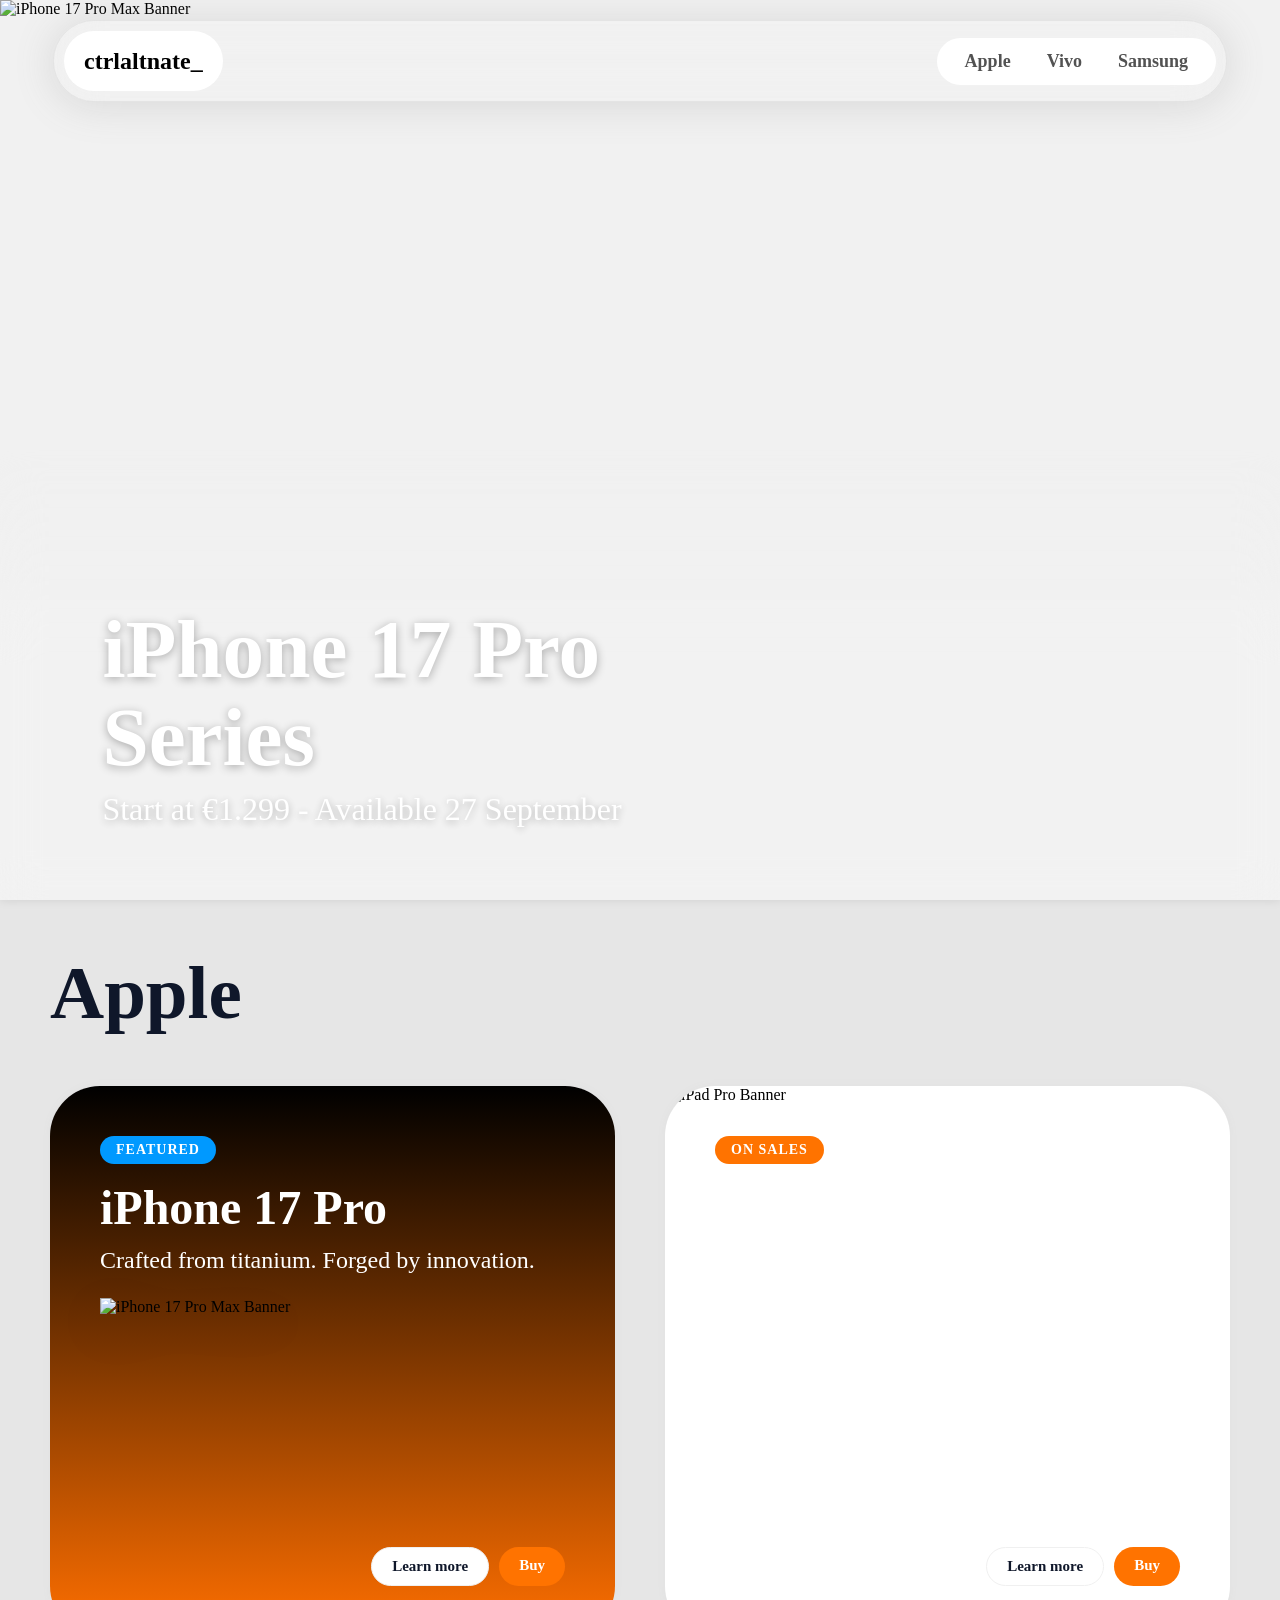
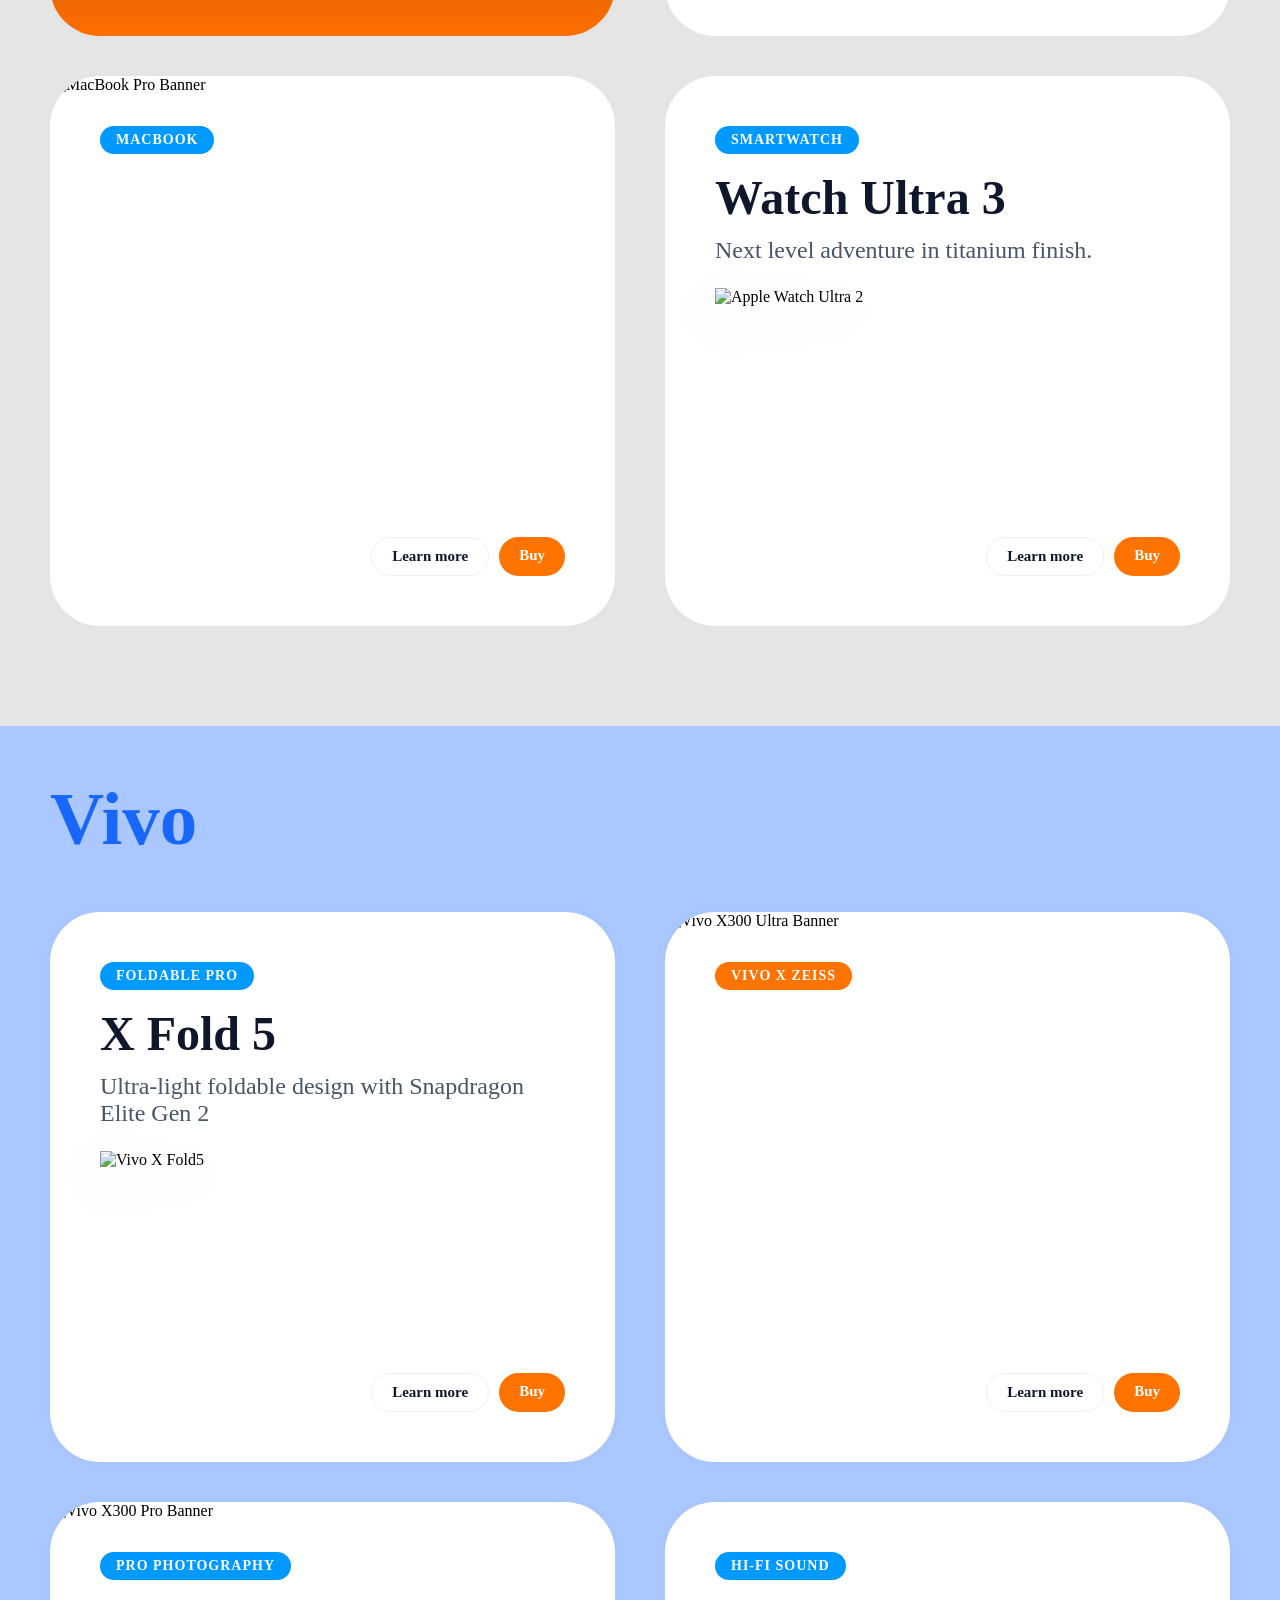
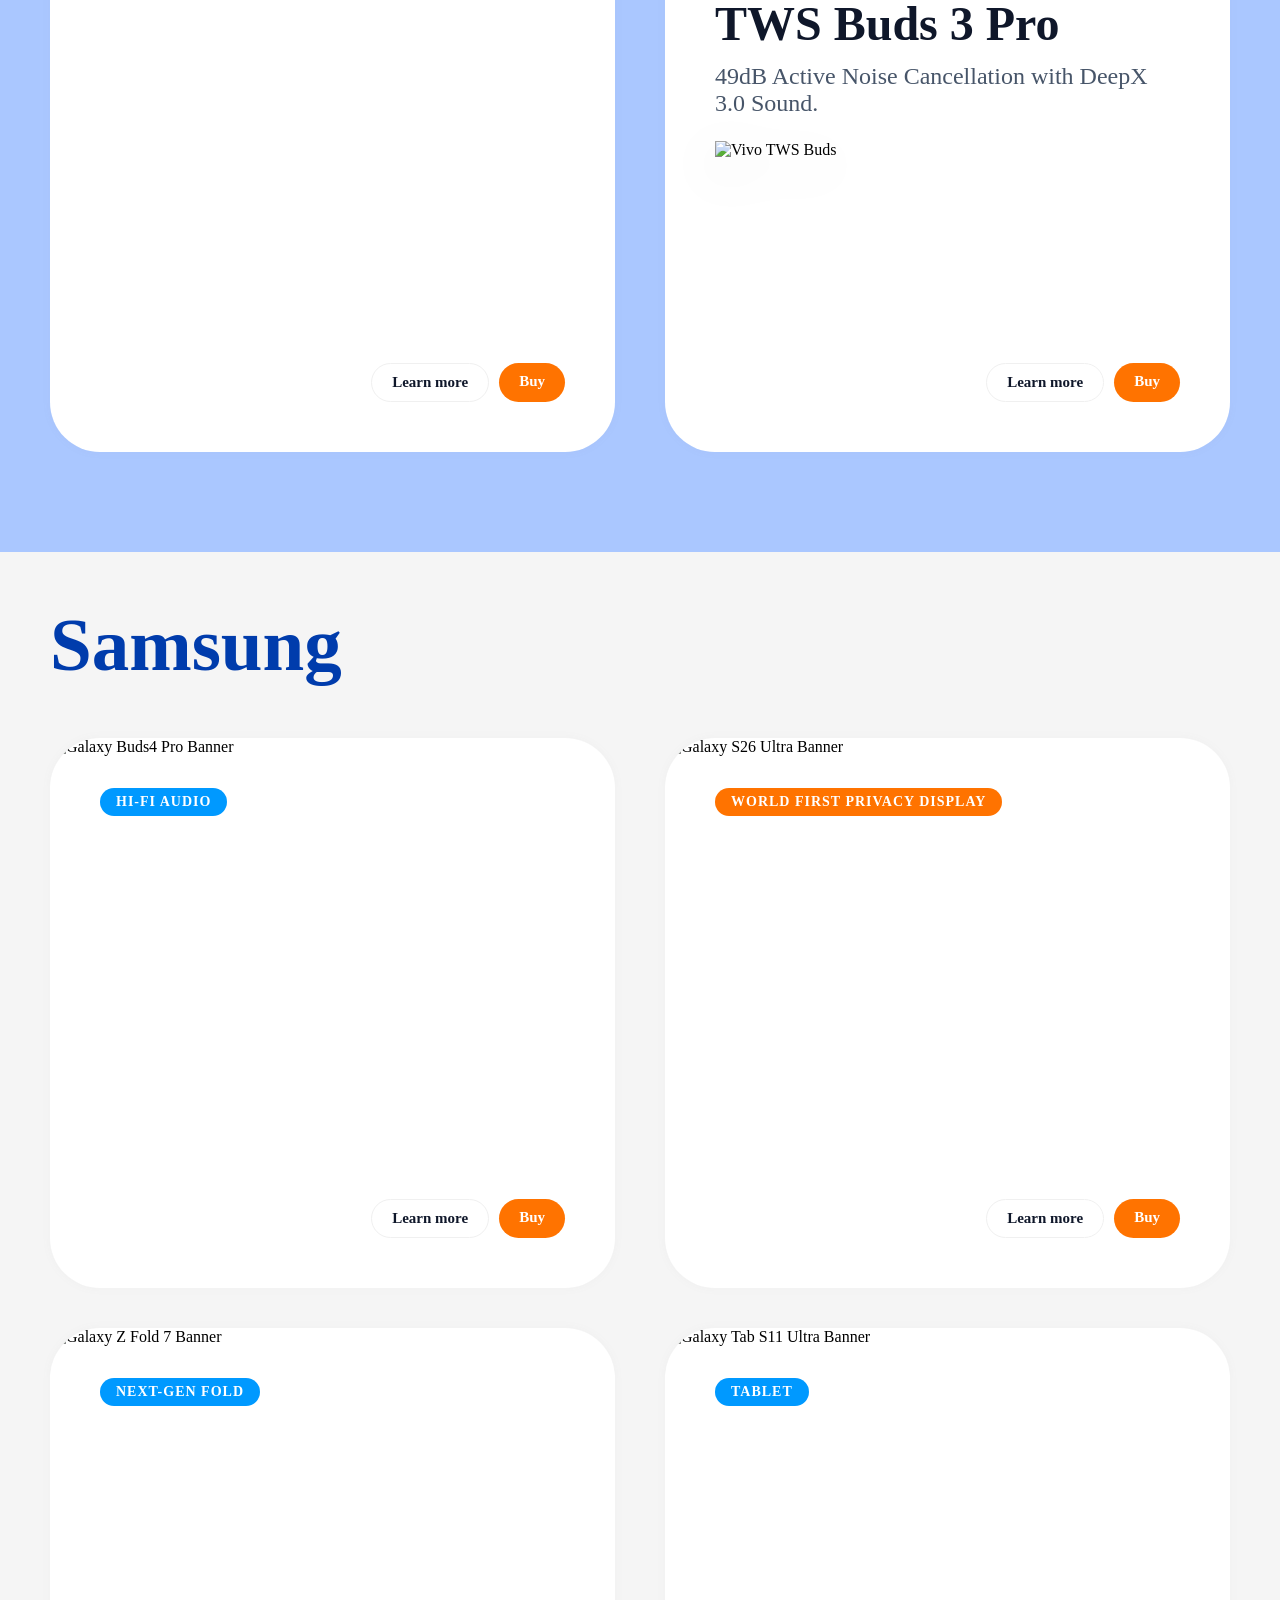
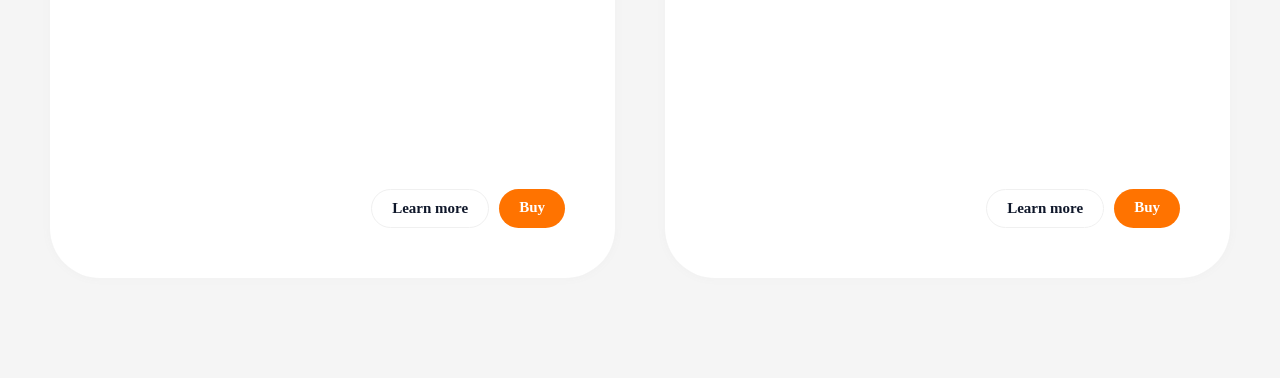
==== css-build-day-shop/index.html @ a1a27632 "build day css" ====
<!DOCTYPE html>
<html lang="en">

<head>
    <meta charset="UTF-8">
    <meta name="viewport" content="width=device-width, initial-scale=1.0">
    <title>ctrlaltnate_ shop</title>
    <link rel="stylesheet" href="styles.css">
    <link rel="icon" type="image/x-icon" href="https://img.icons8.com/fluency/48/engineering.png">
</head>

<body>
    <div class="top-nav">
        <div class="left-nav"><a href="#">ctrlaltnate<span class="blink-char">_</span></a></div>
        <div class="right-nav">
            <div class="pills__selector">
                <p><a href="#Apple">Apple</a></p>
                <p><a href="#Vivo">Vivo</a></p>
                <p><a href="#Samsung">Samsung</a></p>
            </div>
            <select class="pills__dropdown">
                <option value="apple">Apple</option>
                <option value="vivo">Vivo</option>
                <option value="samsung">Samsung</option>
            </select>
        </div>
    </div>
    <div class="highlight-products">
        <img src="https://www.apple.com/th/iphone-17-pro/images/overview/highlights/highlights_design_endframe__eu8gj0kqlmoi_large.jpg"
            alt="iPhone 17 Pro Max Banner">
        <div class="highlight-text-content">
            <h2>iPhone 17 Pro<br />Series</h2>
            <p>Start at €1.299 - Available 27 September</p>
        </div>
    </div>

    <div class="brand-section" style="background-color: rgb(230, 230, 230);">
        <div class="header-section">
            <h2 id="Apple">Apple</h2>
        </div>
        <div class="content-row">
            <div class="content-columns">
                <div class="column" style="background: linear-gradient(to top, #ff6f00 0%,black);">
                    <div class="sub-header sub-header-light">FEATURED</div>
                    <div class="header-title header-title-light">iPhone 17 Pro</div>
                    <div class="header-text header-text-light">Crafted from titanium. Forged by innovation.</div>
                    <img src="https://cdsassets.apple.com/live/7WUAS350/images/tech-specs/iphone-17-pro-17-pro-max-hero.png"
                        alt="iPhone 17 Pro Max Banner">
                    <div class="btn-wrapper">
                        <a href="https://www.apple.com/th/iphone-16-pro/" target="_blank" class="btn-learn">Learn
                            more</a>
                        <a href="https://www.apple.com/th/shop/buy-iphone" target="_blank" class="btn-buy">Buy</a>
                    </div>
                </div>
                <div class="column column-bg-card">
                    <img src="https://thisisgamethailand.com/wp-content/uploads/2025/10/ai_Apple-iPad-Pro-lifestyle-251015.jpg"
                        class="bg-img" alt="iPad Pro Banner">
                    <div class="card-content">
                        <div class="sub-header sub-header-critical">ON SALES</div>
                        <div class="header-title header-title-light">iPad Pro</div>
                        <div class="header-text header-text-light">Thinpossible.</div>
                        <div class="btn-wrapper">
                            <a href="https://www.apple.com/th/ipad-pro/" target="_blank" class="btn-learn">Learn
                                more</a>
                            <a href="https://www.apple.com/th/shop/buy-ipad/ipad-pro" target="_blank"
                                class="btn-buy">Buy</a>
                        </div>
                    </div>
                </div>
            </div>

            <div class="content-columns">
                <div class="column column-bg-card">
                    <img src="https://www.apple.com/v/macbook-pro/ax/images/overview/product-viewer/pv_hero_endframe__gc89p7dw1syi_large.jpg"
                        class="bg-img" alt="MacBook Pro Banner">
                    <div class="card-content">
                        <div class="sub-header sub-header-light">MACBOOK</div>
                        <div class="header-title header-title-light">MacBook Pro</div>
                        <div class="header-text header-text-light">Mind-blowing M3 Max power.</div>
                        <div class="btn-wrapper">
                            <a href="https://www.apple.com/th/macbook-pro/" target="_blank" class="btn-learn">Learn
                                more</a>
                            <a href="https://www.apple.com/th/shop/buy-mac/macbook-pro" target="_blank"
                                class="btn-buy">Buy</a>
                        </div>
                    </div>
                </div>
                <div class="column">
                    <div class="sub-header sub-header-light">SMARTWATCH</div>
                    <div class="header-title">Watch Ultra 3</div>
                    <div class="header-text">Next level adventure in titanium finish.</div>
                    <img src="https://store.storeimages.cdn-apple.com/1/as-images.apple.com/is/MGHR4ref_VW_34FR+watch-case-49-titanium-black-ultra3_VW_34FR+watch-face-49-milanese-ultra3_VW_34FR_GEO_TH_LANG_TH?wid=2000&hei=2000&fmt=png-alpha&.v=[base64]"
                        alt="Apple Watch Ultra 2">
                    <div class="btn-wrapper">
                        <a href="https://www.apple.com/th/apple-watch-ultra-3/" target="_blank" class="btn-learn">Learn
                            more</a>
                        <a href="https://www.apple.com/th/shop/buy-watch/apple-watch-ultra" target="_blank"
                            class="btn-buy">Buy</a>
                    </div>
                </div>
            </div>
        </div>
    </div>


    <div class="brand-section" style="background-color: rgb(170, 199, 255);">
        <div class="header-section">
            <h2 id="Vivo" style="color: rgb(24, 103, 250);">Vivo</h2>
        </div>
        <div class="content-row">
            <div class="content-columns">
                <div class="column">
                    <div class="sub-header sub-header-light">FOLDABLE PRO</div>
                    <div class="header-title">X Fold 5</div>
                    <div class="header-text">Ultra-light foldable design with Snapdragon Elite Gen 2</div>
                    <img src="https://asia-exstatic-vivofs.vivo.com/PSee2l50xoirPK7y/1754895426149/b4e21afc08ab7458750682c416090ec8.png"
                        alt="Vivo X Fold5">
                    <div class="btn-wrapper">
                        <a href="https://www.vivo.com/th/products/x-fold5" target="_blank" class="btn-learn">Learn
                            more</a>
                        <a href="https://www.vivo.com/th/products" target="_blank" class="btn-buy">Buy</a>
                    </div>
                </div>
                <div class="column column-bg-card">
                    <img src="https://img.lazcdn.com/g/ff/kf/S21c116e2ffe74726a1bf2ba15930d100e.png_720x720q80.png"
                        class="bg-img" alt="Vivo X300 Ultra Banner">
                    <div class="card-content">
                        <div class="sub-header sub-header-critical">VIVO X ZEISS</div>
                        <div class="header-title header-title-light">X300 Ultra</div>
                        <div class="header-text header-text-light">200MP ZEISS APO Telephoto Camera System.</div>
                        <div class="btn-wrapper">
                            <a href="https://www.vivo.com/th/products/x300-ultra" target="_blank"
                                class="btn-learn">Learn
                                more</a>
                            <a href="https://www.vivo.com/th/products" target="_blank" class="btn-buy">Buy</a>
                        </div>
                    </div>
                </div>
            </div>

            <div class="content-columns">
                <div class="column column-bg-card">
                    <img src="https://asia-exstatic-vivofs.vivo.com/PSee2l50xoirPK7y/product/1779363456742/zip/img/wap/vivo-x300-ultra-for-cinematic-video-creation.png"
                        class="bg-img" alt="Vivo X300 Pro Banner">
                    <div class="card-content">
                        <div class="sub-header sub-header-light">PRO PHOTOGRAPHY</div>
                        <div class="header-title header-title-light">X300 Pro</div>
                        <div class="header-text header-text-light">Dual Flagship Chip with ZEISS Portrait.</div>
                        <div class="btn-wrapper">
                            <a href="https://www.vivo.com/th/products/x300-pro" target="_blank" class="btn-learn">Learn
                                more</a>
                            <a href="https://www.vivo.com/th/products" target="_blank" class="btn-buy">Buy</a>
                        </div>
                    </div>
                </div>

                <div class="column">
                    <div class="sub-header sub-header-light">HI-FI SOUND</div>
                    <div class="header-title ">TWS Buds 3 Pro</div>
                    <div class="header-text">49dB Active Noise Cancellation with DeepX 3.0 Sound.</div>
                    <img src="https://vivo-official.com/cdn/shop/files/2.Front2-Photoroom.png?v=1783353836&width=2048"
                        alt="Vivo TWS Buds">
                    <div class="btn-wrapper">
                        <a href="https://www.vivo.com.cn/vivo/vivotws3pro" target="_blank" class="btn-learn">Learn
                            more</a>
                        <a href="https://www.vivo.com/th/products" target="_blank" class="btn-buy">Buy</a>
                    </div>
                </div>
            </div>
        </div>
    </div>

    <div class="brand-section" style="background-color: rgb(245, 245, 245);">
        <div class="header-section">
            <h2 id="Samsung" style="color: rgb(0, 60, 172);">Samsung</h2>
        </div>
        <div class="content-row">
            <div class="content-columns">
                <div class="column column-bg-card">
                    <img src="https://images.samsung.com/th/galaxy-buds4-pro/feature/galaxy-buds4-pro-highlight-02-tb.jpg?imbypass=true"
                        class="bg-img" alt="Galaxy Buds4 Pro Banner">
                    <div class="card-content">
                        <div class="sub-header sub-header-light">HI-FI AUDIO</div>
                        <div class="header-title header-title-light">Galaxy Buds4 Pro</div>
                        <div class="header-text header-text-light">24-bit Hi-Fi sound with Galaxy AI noise cancellation.
                        </div>
                        <div class="btn-wrapper">
                            <a href="https://www.samsung.com/th/audio-sound/galaxy-buds/galaxy-buds3-pro-silver-bluetooth-sm-r630nzaathl/"
                                target="_blank" class="btn-learn">Learn more</a>
                            <a href="https://www.samsung.com/th/audio-sound/all-audio-sound/" target="_blank"
                                class="btn-buy">Buy</a>
                        </div>
                    </div>
                </div>
                <div class="column column-bg-card">
                    <img src="https://images.samsung.com/th/smartphones/galaxy-s26-ultra/images/galaxy-s26-ultra-share-image.jpg"
                        class="bg-img" alt="Galaxy S26 Ultra Banner">
                    <div class="card-content">
                        <div class="sub-header sub-header-critical">World First Privacy Display</div>
                        <div class="header-title header-title-light">Galaxy S26 Ultra</div>
                        <div class="header-text header-text-light">World First Privacy Display & 200MP
                            Camera.</div>
                        <div class="btn-wrapper">
                            <a href="https://www.samsung.com/th/smartphones/galaxy-s24-ultra/" target="_blank"
                                class="btn-learn">Learn more</a>
                            <a href="https://www.samsung.com/th/smartphones/all-smartphones/" target="_blank"
                                class="btn-buy">Buy</a>
                        </div>
                    </div>
                </div>
            </div>
            <div class="content-columns">
                <div class="column column-bg-card">
                    <img src="https://www.notebookcheck.net/fileadmin/Notebooks/News/_nc4/Galaxy-Z-Fold-7-Galaxy-Z-Flip-7-Samsung-hat-vermutlich-bereits-den-konkreten-Galaxy-Unpacked-Launchtermin-und-Ort-verraten.jpg"
                        class="bg-img" alt="Galaxy Z Fold 7 Banner">
                    <div class="card-content">
                        <div class="sub-header sub-header-light">NEXT-GEN FOLD</div>
                        <div class="header-title header-title-light">Galaxy Z Fold 7</div>
                        <div class="header-text header-text-light">World Most Ultra-slim dual screen Phablet<br />
                            Merged
                            with Galaxy AI.
                        </div>
                        <div class="btn-wrapper">
                            <a href="https://www.samsung.com/th/smartphones/galaxy-z-fold6/" target="_blank"
                                class="btn-learn">Learn more</a>
                            <a href="https://www.samsung.com/th/smartphones/all-smartphones/" target="_blank"
                                class="btn-buy">Buy</a>
                        </div>
                    </div>
                </div>
                <div class="column column-bg-card">
                    <img src="https://ifdalivestorage.blob.core.windows.net/user-uploads/87174/mid-size/757678/801a4550-b489-4581-aafe-cc92b8e3fc73/______galaxy_tabs11_if_image_001.jpg"
                        class="bg-img" alt="Galaxy Tab S11 Ultra Banner">
                    <div class="card-content">
                        <div class="sub-header sub-header-light">TABLET</div>
                        <div class="header-title header-title-light">Galaxy Tab S11 Ultra</div>
                        <div class="header-text header-text-light">14.6" Dynamic AMOLED 2X display with IP68 S Pen.
                        </div>
                        <div class="btn-wrapper">
                            <a href="https://www.samsung.com/th/tablets/galaxy-tab-s/galaxy-tab-s10-ultra-moonstone-gray-512gb-sm-x926bzaathl/"
                                target="_blank" class="btn-learn">Learn more</a>
                            <a href="https://www.samsung.com/th/tablets/all-tablets/" target="_blank"
                                class="btn-buy">Buy</a>
                        </div>
                    </div>
                </div>
            </div>
        </div>
    </div>
</body>

</html>
---- css-build-day-shop/styles.css ----
@import url('https://fonts.googleapis.com/css2?family=Google+Sans:ital,opsz,wght@0,17..18,400..700;1,17..18,400..700&display=swap');

* {
    margin: 0;
    padding: 0;

}

html {
    scroll-behavior: smooth;
}

body {
    font-family: Google Sans;
    background-color: #f1f1f1;

}

.top-nav {
    display: flex;
    justify-content: space-between;
    align-items: center;
    width: 90%;
    position: fixed;
    padding: 10px;
    top: 20px;
    left: 50%;
    transform: translateX(-50%);
    border-radius: 50px;
    border: 1px solid rgba(0, 0, 0, 0.05);
    box-shadow: 0 3px 40px rgba(116, 114, 114, 0.2);
    height: 60px;
    z-index: 1000;
    backdrop-filter: blur(24px);


}


.left-nav a {
    text-decoration: none;
    color: #000000;
    cursor: pointer;
}

.left-nav a:hover {
    color: #858585;
}

.left-nav {
    font-size: 24px;
    font-weight: 700;
    height: 40px;
    display: flex;
    align-items: center;
    justify-content: center;
    color: #000000;
    background-color: rgb(255, 255, 255);
    border-radius: 50px;
    padding: 10px 20px;

}

.blink-char {
    animation: blink 0.5s infinite;
}

@keyframes blink {
    0% {
        opacity: 1;
    }

    50% {
        opacity: 0;
    }

    100% {
        opacity: 1;
    }
}

.right-nav {
    display: flex;
    align-items: center;
}

.right-nav a {
    text-decoration: none;
    color: #858585;
    cursor: pointer;
}

.right-nav a:hover {
    color: #000000;
}


.pills__selector {
    display: flex;
    font-size: 18px;
    font-weight: 700;
    color: #525252;
    background-color: #ffffff;
    border-radius: 50px;
    padding: 5px 10px;
}

.pills__selector p {
    margin: 0;
}

.pills__selector p a {
    display: block;
    padding: 8px 18px;
    border-radius: 50px;
    cursor: pointer;
    text-decoration: none;
    color: #525252;
    transition: all 0.3s ease;
}

.pills__selector p a:hover,
.pills__selector p a:focus,
.pills__selector p a:active {
    background-color: #000000;
    color: #ffffff;
    outline: none;
}

.pills__dropdown {
    display: none;
    font-size: 16px;
    font-weight: 700;
    color: #333333;
    background-color: #f0f0f0;
    border: none;
    border-radius: 50px;
    padding: 8px 16px;
    outline: none;
    cursor: pointer;
    font-family: inherit;
}

.highlight-products {
    position: relative;
    overflow: hidden;
    box-shadow: 0 0 10px 0 rgba(0, 0, 0, 0.1);
    margin-bottom: 0;
    height: 100vh;
    min-height: 480px;
}

.highlight-products img {
    width: 100%;
    height: 100%;
    object-fit: cover;
    object-position: center top;
    display: block;
}


.highlight-text-content {
    position: absolute;
    bottom: 8%;
    left: 8%;
    z-index: 10;
    color: #ffffff;
    max-width: 85%;
}

.highlight-text-content h2 {
    font-size: clamp(28px, 6.5vw, 95px);
    font-weight: 900;
    line-height: 1.05;
    margin-bottom: 10px;
    color: #ffffff;
    text-shadow: 0 2px 10px rgba(0, 0, 0, 0.3);
}

.highlight-text-content p {
    font-size: clamp(14px, 2.5vw, 36px);
    font-weight: 300;
    color: #ffffff;
    opacity: 0.95;
    text-shadow: 0 2px 8px rgba(0, 0, 0, 0.3);
}

.highlight-products::before {
    content: '';
    position: absolute;
    left: 0;
    bottom: 0;
    width: 100%;
    height: 50%;
    z-index: 1;
    background: rgba(255, 255, 255, 0.1);
    backdrop-filter: blur(20px);
    mask-image: linear-gradient(to bottom, rgba(255, 255, 255, 0) 0%, #ffffff 48%);
}

.brand-section {
    padding-bottom: 50px;
}

.header-section {
    display: flex;
    gap: 48px;
    align-items: flex-start;
    position: relative;
    z-index: 10;
    margin: 0 50px 0 50px;
}

.header-section h2 {
    font-size: clamp(28px, 6.5vw, 75px);
    font-weight: 700;
    color: #0f172a;
    padding-top: 50px;
    padding-bottom: 50px;
}

.content-columns {
    display: flex;
    gap: 50px;
    padding: 0 50px;
    align-items: flex-start;
    position: relative;
    z-index: 10;
}


.column {
    flex: 1;
    margin: 0;
    border-radius: 50px;
    box-shadow: 0 0 10px 0 rgba(143, 143, 143, 0.05);
    background-color: #fff;
    padding: 50px;
    height: 550px;
    position: relative;
    box-sizing: border-box;
    overflow: hidden;
}

.column .btn-wrapper {
    display: flex;
    gap: 10px;
    position: absolute;
    bottom: 50px;
    right: 50px;
    z-index: 20;
}

.column img {
    width: 100%;
    height: auto;
    display: block;
    margin: 24px auto;
    object-fit: contain;
    filter: drop-shadow(0 15px 25px rgba(0, 0, 0, 0.12));

}

.column-bg-card {
    position: relative;
    overflow: hidden;
}

.column-bg-card .bg-img {
    position: absolute;
    top: 0;
    left: 0;
    width: 100%;
    height: 100%;
    object-fit: cover;
    z-index: 1;
    margin: 0;
    filter: none;
}

.column-bg-card .card-content {
    height: 100%;
    box-sizing: border-box;
}

.column-bg-card .card-content>*:not(.btn-wrapper) {
    position: relative;
    z-index: 2;
}

.sub-header {
    font-size: 14px;
    font-weight: 700;
    letter-spacing: 1px;
    color: #475569;
    text-transform: uppercase;
    display: inline-block;
    padding: 6px 16px;
    margin-bottom: 16px;
    border-radius: 16px;
    background-color: #0099ff;
    box-sizing: border-box;
}

.sub-header-light {
    color: #ffffff;
}

.sub-header-critical {
    background-color: #ff7300;
    color: #ffffff;
    font-size: 14px;
    border-radius: 30px;
}

.header-title {
    font-size: 48px;
    font-weight: 700;
    color: #0f172a;
    margin-bottom: 12px;
}

.header-title-light {
    color: #ffffff;
}

.header-text {
    font-size: 24px;
    color: #475569;
    margin-bottom: 24px;
}

.header-text-light {
    color: #ffffff;
}

.btn-learn {
    padding: 10px 20px;
    background-color: #ffffff;
    color: #0f172a;
    text-decoration: none;
    font-weight: 700;
    font-size: 15px;
    border-radius: 30px;
    border: 1px solid #f0f0f0;

}

.btn-buy {

    padding: 10px 20px;
    background-color: #ff7300;
    color: #ffffff;
    text-decoration: none;
    font-weight: 700;
    font-size: 15px;
    border-radius: 30px;

}

.content-row {
    display: flex;
    flex-direction: column;
    gap: 40px;
    margin-bottom: 50px;
}


@media (max-width: 768px) {
    .pills__selector {
        display: none;
    }

    .pills__dropdown {
        display: block;
    }

    .left-nav {
        font-size: 18px;
        padding: 6px 14px;
        height: 32px;
    }

    .top-nav {
        width: 92%;
        top: 12px;
        height: 50px;
        padding: 6px 12px;
    }

    .highlight-products {
        height: 60vh;
        min-height: 400px;
    }

    .highlight-text-content {
        bottom: 6%;
        left: 6%;
    }

    .content-columns {
        flex-direction: column;
        gap: 24px;
        padding: 0 20px;
    }

    .header-section {
        display: flex;
        align-items: flex-start;
        position: relative;
        z-index: 10;
        margin: 0 20px;
    }

    .header-section h2 {
        padding-top: 24px;
        padding-bottom: 16px;
    }

    .column {
        margin: 0;
        width: 100%;
        box-sizing: border-box;
        height: 650px;
        padding: 40px 30px;
    }

    .header-title {
        font-size: 32px;
    }

    .header-text {
        font-size: 16px;
    }

    .btn-wrapper {
        bottom: 24px;
        right: 24px;
    }
}
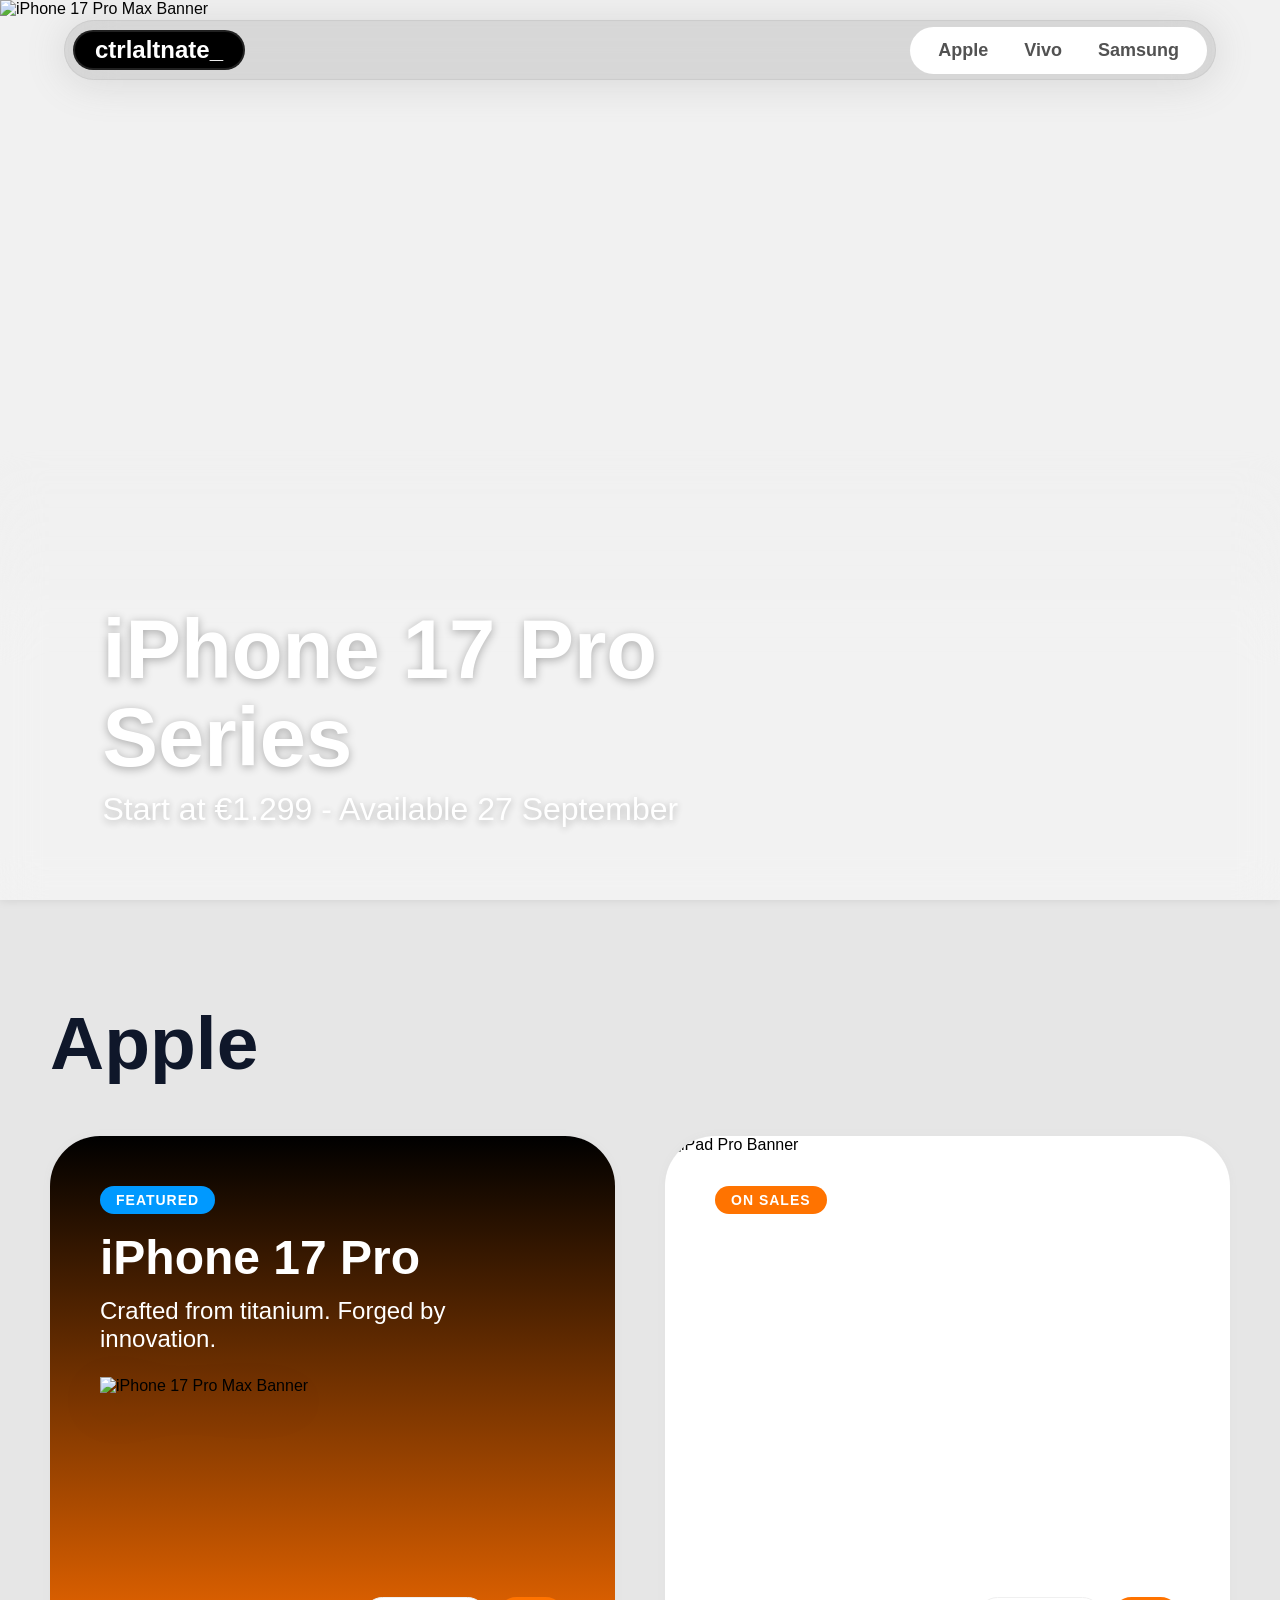
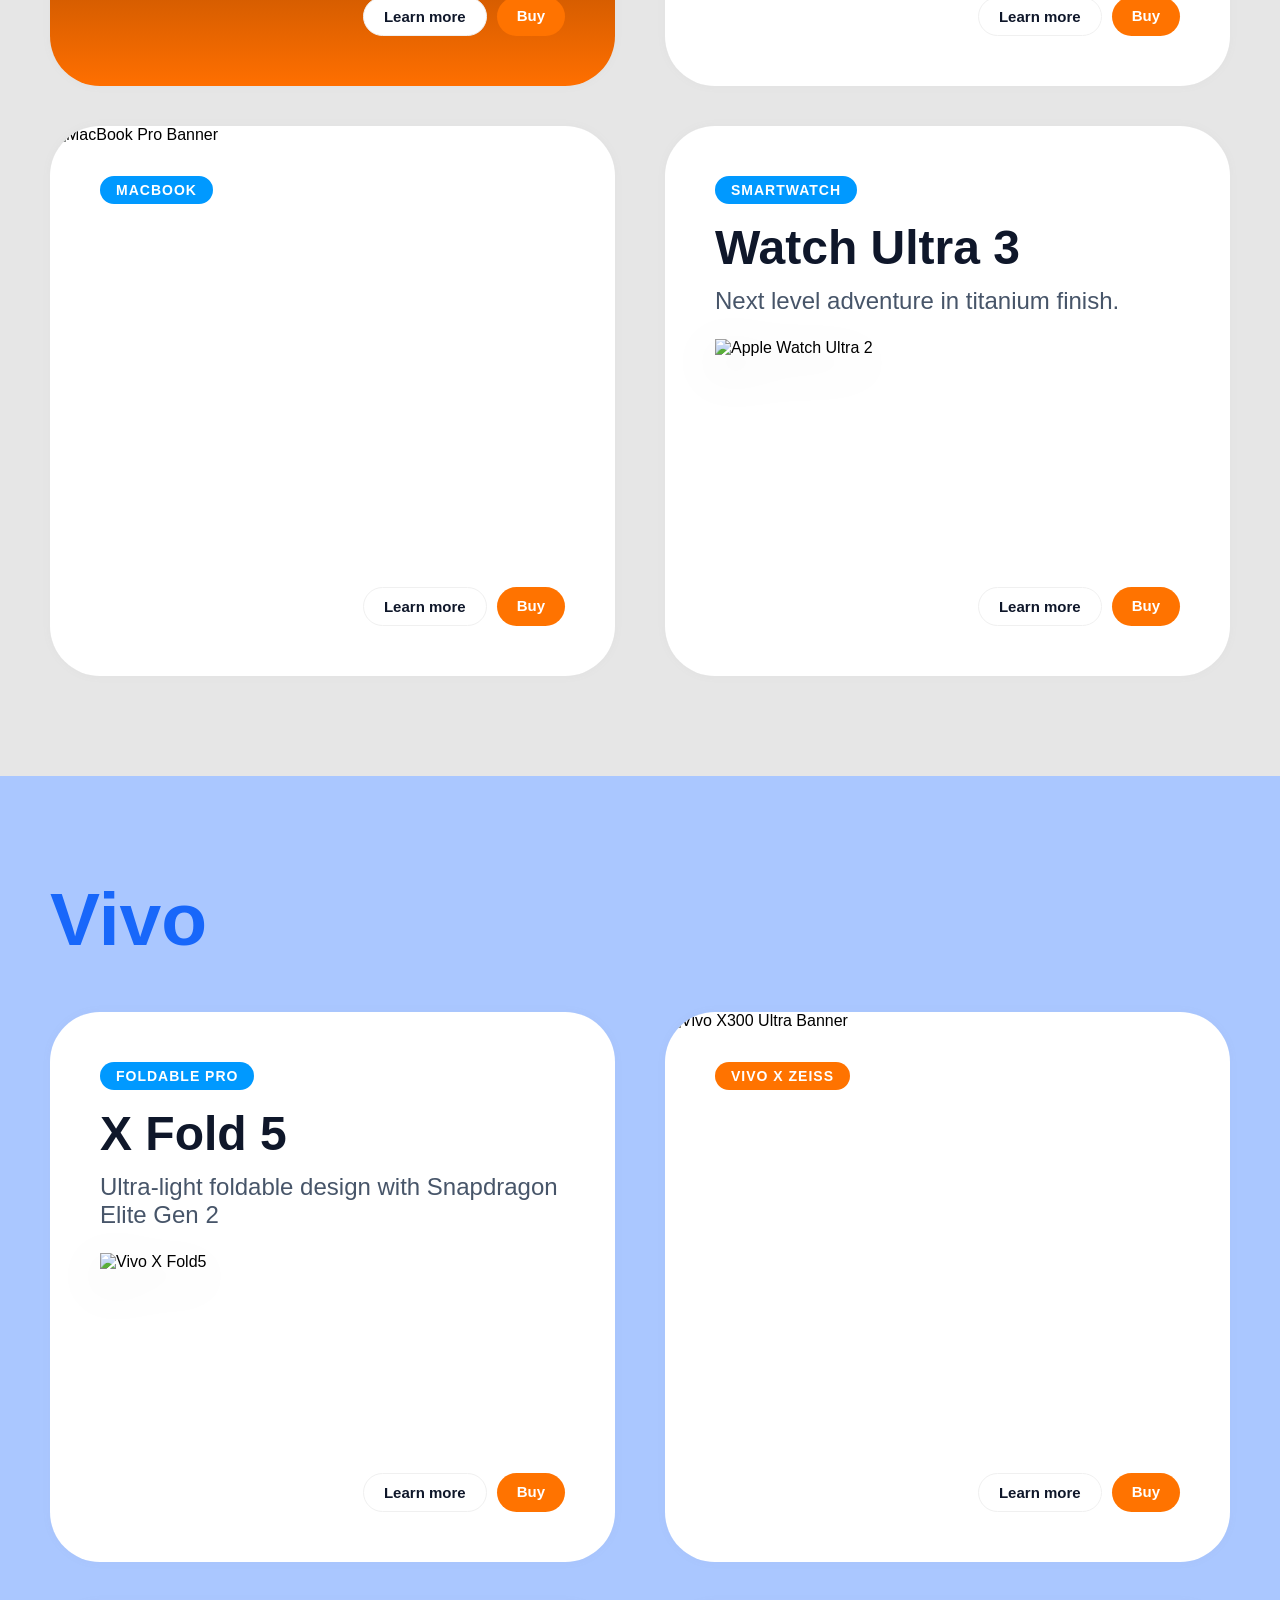
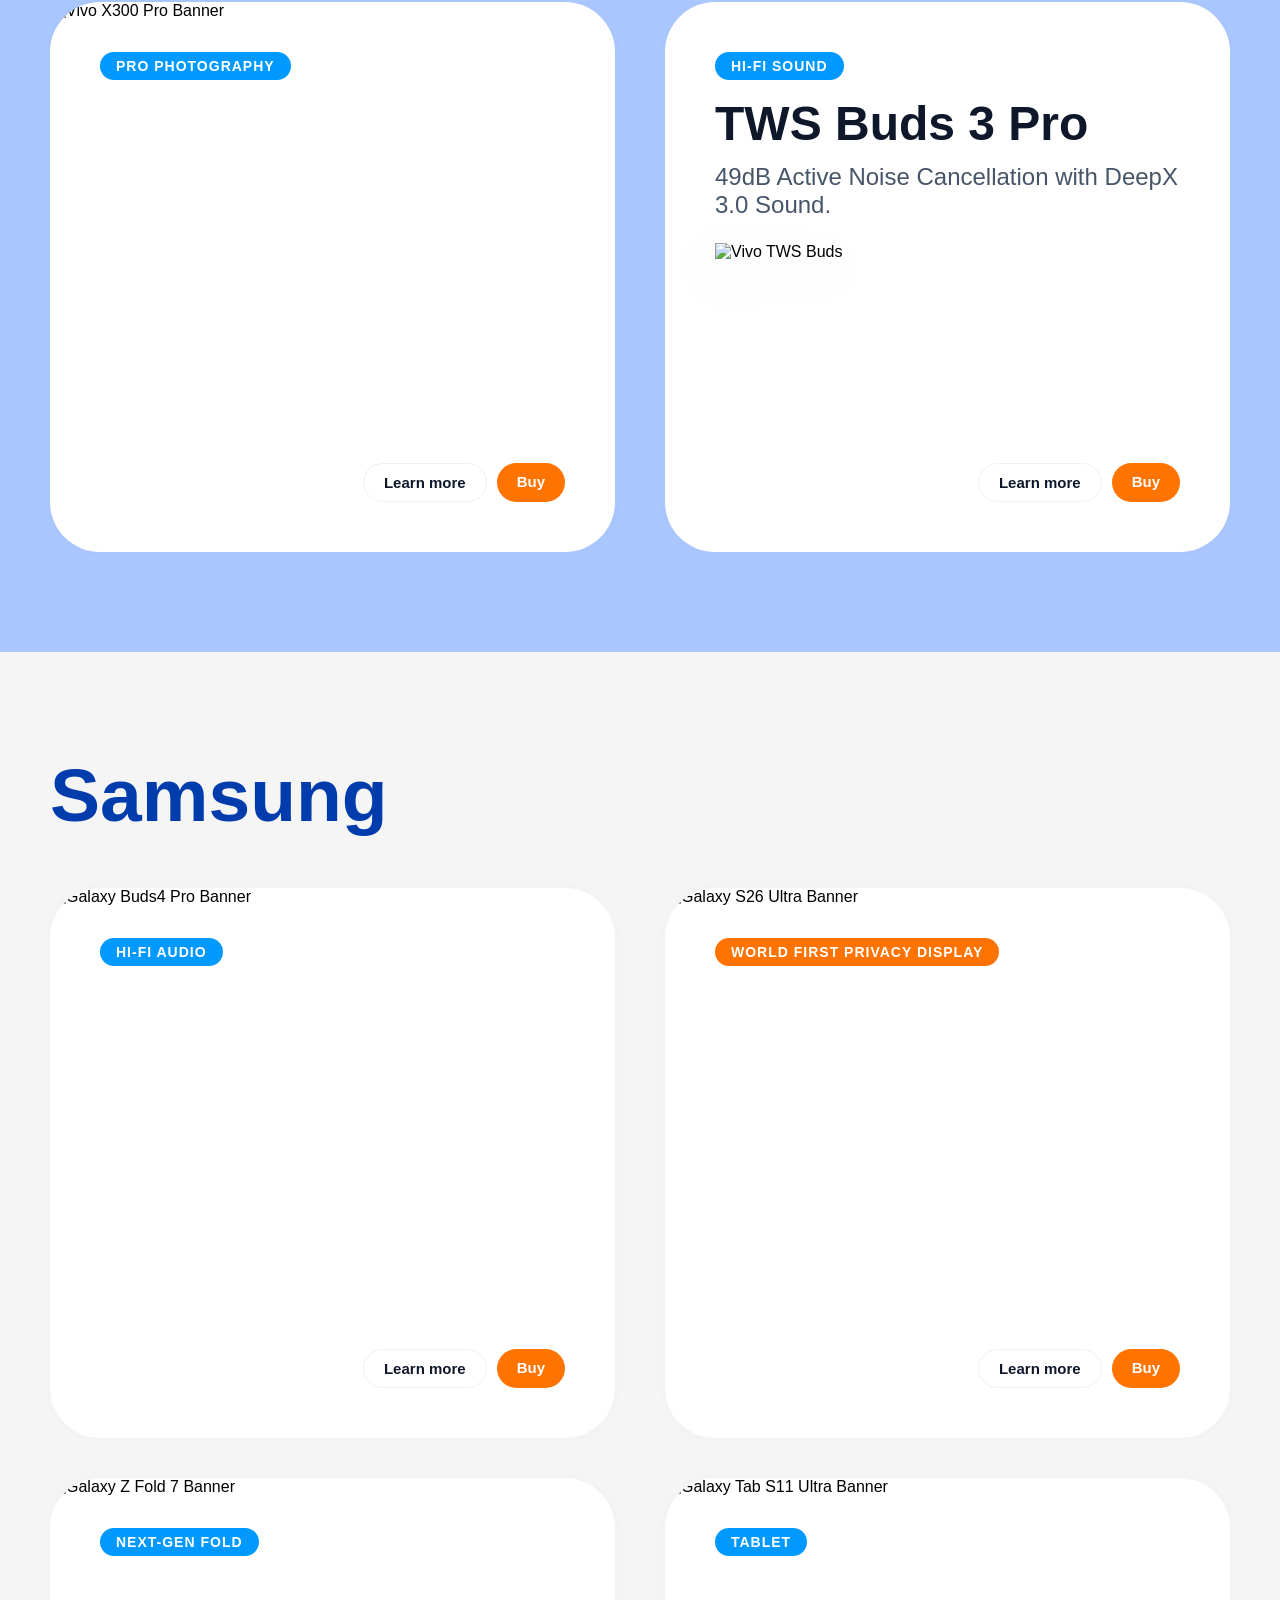
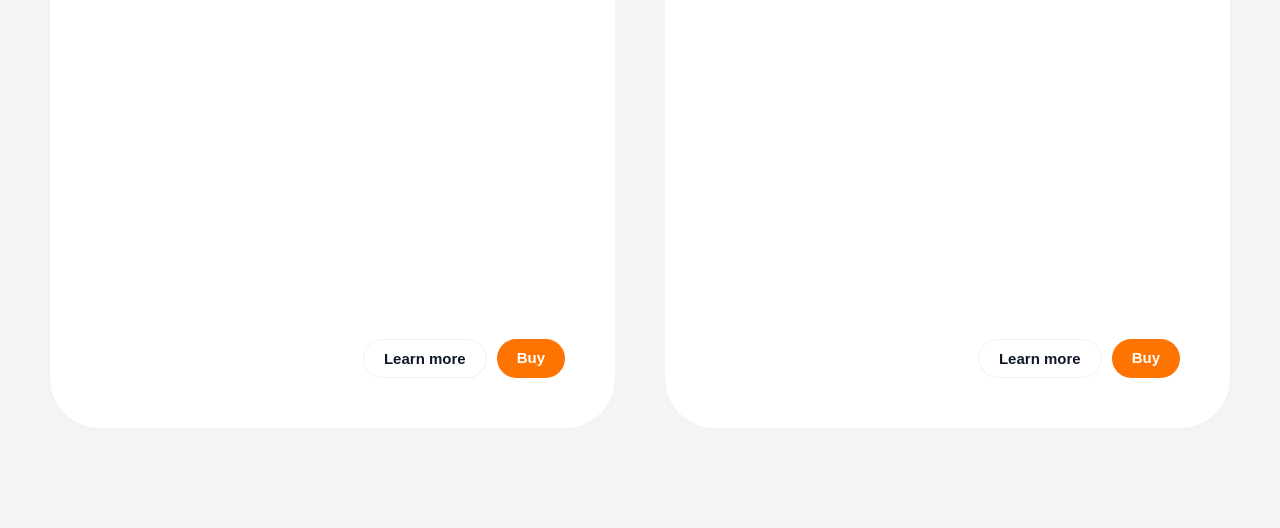
==== commit 42e11502: "build day css 3" ====
--- a/css-build-day-shop/index.html
+++ b/css-build-day-shop/index.html
@@ -18,11 +18,14 @@
                 <p><a href="#Vivo">Vivo</a></p>
                 <p><a href="#Samsung">Samsung</a></p>
             </div>
-            <select class="pills__dropdown">
-                <option value="apple">Apple</option>
-                <option value="vivo">Vivo</option>
-                <option value="samsung">Samsung</option>
-            </select>
+            <details class="pills__menu-dropdown">
+                <summary></summary>
+                <div class="menu-popup">
+                    <a href="#Apple" onclick="this.closest('details').removeAttribute('open')">Apple</a>
+                    <a href="#Vivo" onclick="this.closest('details').removeAttribute('open')">Vivo</a>
+                    <a href="#Samsung" onclick="this.closest('details').removeAttribute('open')">Samsung</a>
+                </div>
+            </details>
         </div>
     </div>
     <div class="highlight-products">
@@ -35,8 +38,8 @@
     </div>
 
     <div class="brand-section" style="background-color: rgb(230, 230, 230);">
-        <div class="header-section">
-            <h2 id="Apple">Apple</h2>
+        <div id="Apple" class="header-section">
+            <h2>Apple</h2>
         </div>
         <div class="content-row">
             <div class="content-columns">
@@ -104,8 +107,8 @@
 
 
     <div class="brand-section" style="background-color: rgb(170, 199, 255);">
-        <div class="header-section">
-            <h2 id="Vivo" style="color: rgb(24, 103, 250);">Vivo</h2>
+        <div id="Vivo" class="header-section">
+            <h2 style="color: rgb(24, 103, 250);">Vivo</h2>
         </div>
         <div class="content-row">
             <div class="content-columns">
@@ -171,8 +174,8 @@
     </div>
 
     <div class="brand-section" style="background-color: rgb(245, 245, 245);">
-        <div class="header-section">
-            <h2 id="Samsung" style="color: rgb(0, 60, 172);">Samsung</h2>
+        <div id="Samsung" class="header-section">
+            <h2 style="color: rgb(0, 60, 172);">Samsung</h2>
         </div>
         <div class="content-row">
             <div class="content-columns">
--- a/css-build-day-shop/styles.css
+++ b/css-build-day-shop/styles.css
@@ -3,7 +3,7 @@
 * {
     margin: 0;
     padding: 0;
-
+    box-sizing: border-box;
 }
 
 html {
@@ -11,10 +11,10 @@
 }
 
 body {
-    font-family: Google Sans;
+    font-family: Google Sans, sans-serif;
     background-color: #f1f1f1;
-
-}
+}
+
 
 .top-nav {
     display: flex;
@@ -22,43 +22,37 @@
     align-items: center;
     width: 90%;
     position: fixed;
-    padding: 10px;
+    padding: 20px 8px;
     top: 20px;
     left: 50%;
     transform: translateX(-50%);
     border-radius: 50px;
     border: 1px solid rgba(0, 0, 0, 0.05);
-    box-shadow: 0 3px 40px rgba(116, 114, 114, 0.2);
     height: 60px;
     z-index: 1000;
     backdrop-filter: blur(24px);
-
-
-}
-
+    background-color: rgba(0, 0, 0, 0.105);
+    box-shadow: 0 3px 40px rgba(116, 114, 114, 0.2);
+}
+
+.left-nav {
+    font-size: 24px;
+    font-weight: 700;
+    height: 40px;
+    display: flex;
+    align-items: center;
+    justify-content: center;
+    color: #ffffff;
+    background-color: rgb(0, 0, 0);
+    border: 2px solid rgba(83, 83, 83, 0.4);
+    border-radius: 50px;
+    padding: 10px 20px;
+}
 
 .left-nav a {
     text-decoration: none;
-    color: #000000;
+    color: #ffffff;
     cursor: pointer;
-}
-
-.left-nav a:hover {
-    color: #858585;
-}
-
-.left-nav {
-    font-size: 24px;
-    font-weight: 700;
-    height: 40px;
-    display: flex;
-    align-items: center;
-    justify-content: center;
-    color: #000000;
-    background-color: rgb(255, 255, 255);
-    border-radius: 50px;
-    padding: 10px 20px;
-
 }
 
 .blink-char {
@@ -83,17 +77,6 @@
     display: flex;
     align-items: center;
 }
-
-.right-nav a {
-    text-decoration: none;
-    color: #858585;
-    cursor: pointer;
-}
-
-.right-nav a:hover {
-    color: #000000;
-}
-
 
 .pills__selector {
     display: flex;
@@ -127,18 +110,59 @@
     outline: none;
 }
 
-.pills__dropdown {
+.pills__menu-dropdown {
     display: none;
-    font-size: 16px;
-    font-weight: 700;
-    color: #333333;
-    background-color: #f0f0f0;
-    border: none;
-    border-radius: 50px;
-    padding: 8px 16px;
+    position: relative;
+}
+
+.pills__menu-dropdown summary {
+    width: 44px;
+    height: 34px;
+    background-color: #ffffff;
+    background-image: url("data:image/svg+xml,%3Csvg xmlns='http://www.w3.org/2000/svg' width='20' height='20' viewBox='0 0 24 24' fill='none' stroke='%23000000' stroke-width='2.5' stroke-linecap='round' stroke-linejoin='round'%3E%3Cline x1='4' y1='6' x2='20' y2='6'%3E%3C/line%3E%3Cline x1='4' y1='12' x2='20' y2='12'%3E%3C/line%3E%3Cline x1='4' y1='18' x2='20' y2='18'%3E%3C/line%3E%3C/svg%3E");
+    background-repeat: no-repeat;
+    background-position: center;
+    border: 1px solid rgba(0, 0, 0, 0.1);
+    border-radius: 50px;
     outline: none;
     cursor: pointer;
-    font-family: inherit;
+    list-style: none;
+    box-shadow: 0 2px 10px rgba(0, 0, 0, 0.1);
+}
+
+.pills__menu-dropdown summary::-webkit-details-marker {
+    display: none;
+}
+
+.menu-popup {
+    position: absolute;
+    top: 44px;
+    right: 0;
+    background: rgba(0, 0, 0, 0.9);
+    backdrop-filter: blur(20px);
+    border-radius: 20px;
+    padding: 8px;
+    display: flex;
+    flex-direction: column;
+    gap: 6px;
+    min-width: 130px;
+    box-shadow: 0 10px 30px rgba(0, 0, 0, 0.3);
+    z-index: 2000;
+}
+
+.menu-popup a {
+    color: #ffffff;
+    text-decoration: none;
+    padding: 8px 16px;
+    font-size: 15px;
+    font-weight: 700;
+    border-radius: 12px;
+    text-align: center;
+    transition: background 0.2s ease;
+}
+
+.menu-popup a:hover {
+    background: rgba(255, 255, 255, 0.2);
 }
 
 .highlight-products {
@@ -157,7 +181,6 @@
     object-position: center top;
     display: block;
 }
-
 
 .highlight-text-content {
     position: absolute;
@@ -198,6 +221,7 @@
     mask-image: linear-gradient(to bottom, rgba(255, 255, 255, 0) 0%, #ffffff 48%);
 }
 
+
 .brand-section {
     padding-bottom: 50px;
 }
@@ -209,6 +233,8 @@
     position: relative;
     z-index: 10;
     margin: 0 50px 0 50px;
+    padding-top: 50px;
+
 }
 
 .header-section h2 {
@@ -217,6 +243,13 @@
     color: #0f172a;
     padding-top: 50px;
     padding-bottom: 50px;
+}
+
+.content-row {
+    display: flex;
+    flex-direction: column;
+    gap: 40px;
+    margin-bottom: 50px;
 }
 
 .content-columns {
@@ -258,7 +291,6 @@
     margin: 24px auto;
     object-fit: contain;
     filter: drop-shadow(0 15px 25px rgba(0, 0, 0, 0.12));
-
 }
 
 .column-bg-card {
@@ -288,6 +320,7 @@
     z-index: 2;
 }
 
+
 .sub-header {
     font-size: 14px;
     font-weight: 700;
@@ -343,11 +376,9 @@
     font-size: 15px;
     border-radius: 30px;
     border: 1px solid #f0f0f0;
-
 }
 
 .btn-buy {
-
     padding: 10px 20px;
     background-color: #ff7300;
     color: #ffffff;
@@ -355,23 +386,14 @@
     font-weight: 700;
     font-size: 15px;
     border-radius: 30px;
-
-}
-
-.content-row {
-    display: flex;
-    flex-direction: column;
-    gap: 40px;
-    margin-bottom: 50px;
-}
-
+}
 
 @media (max-width: 768px) {
     .pills__selector {
         display: none;
     }
 
-    .pills__dropdown {
+    .pills__menu-dropdown {
         display: block;
     }
 
@@ -405,10 +427,6 @@
     }
 
     .header-section {
-        display: flex;
-        align-items: flex-start;
-        position: relative;
-        z-index: 10;
         margin: 0 20px;
     }
 
@@ -421,8 +439,16 @@
         margin: 0;
         width: 100%;
         box-sizing: border-box;
-        height: 650px;
-        padding: 40px 30px;
+        height: 520px;
+        min-height: 520px;
+        max-height: 520px;
+        padding: 35px 28px;
+    }
+
+    .column:not(.column-bg-card) img {
+        max-height: 230px;
+        object-fit: contain;
+        margin: 12px auto;
     }
 
     .header-title {
@@ -434,7 +460,7 @@
     }
 
     .btn-wrapper {
-        bottom: 24px;
-        right: 24px;
+        bottom: 30px;
+        right: 28px;
     }
 }
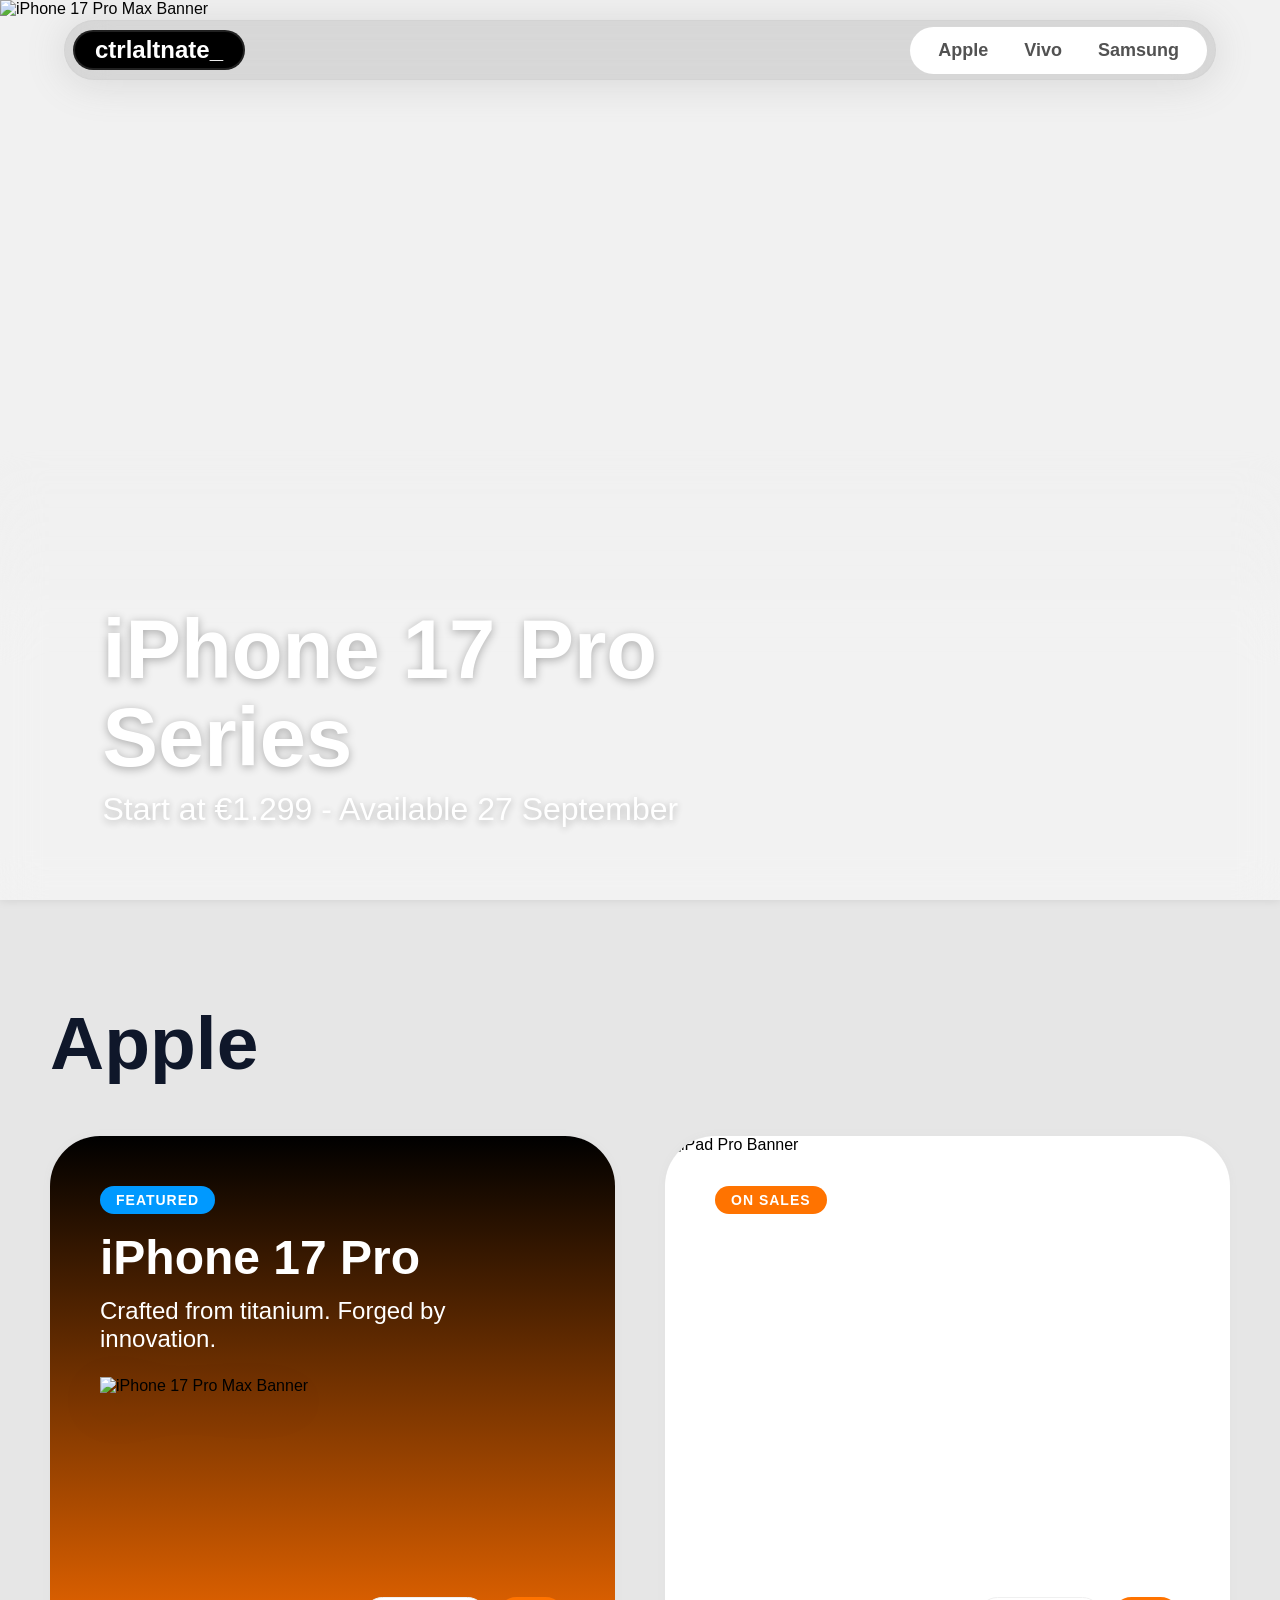
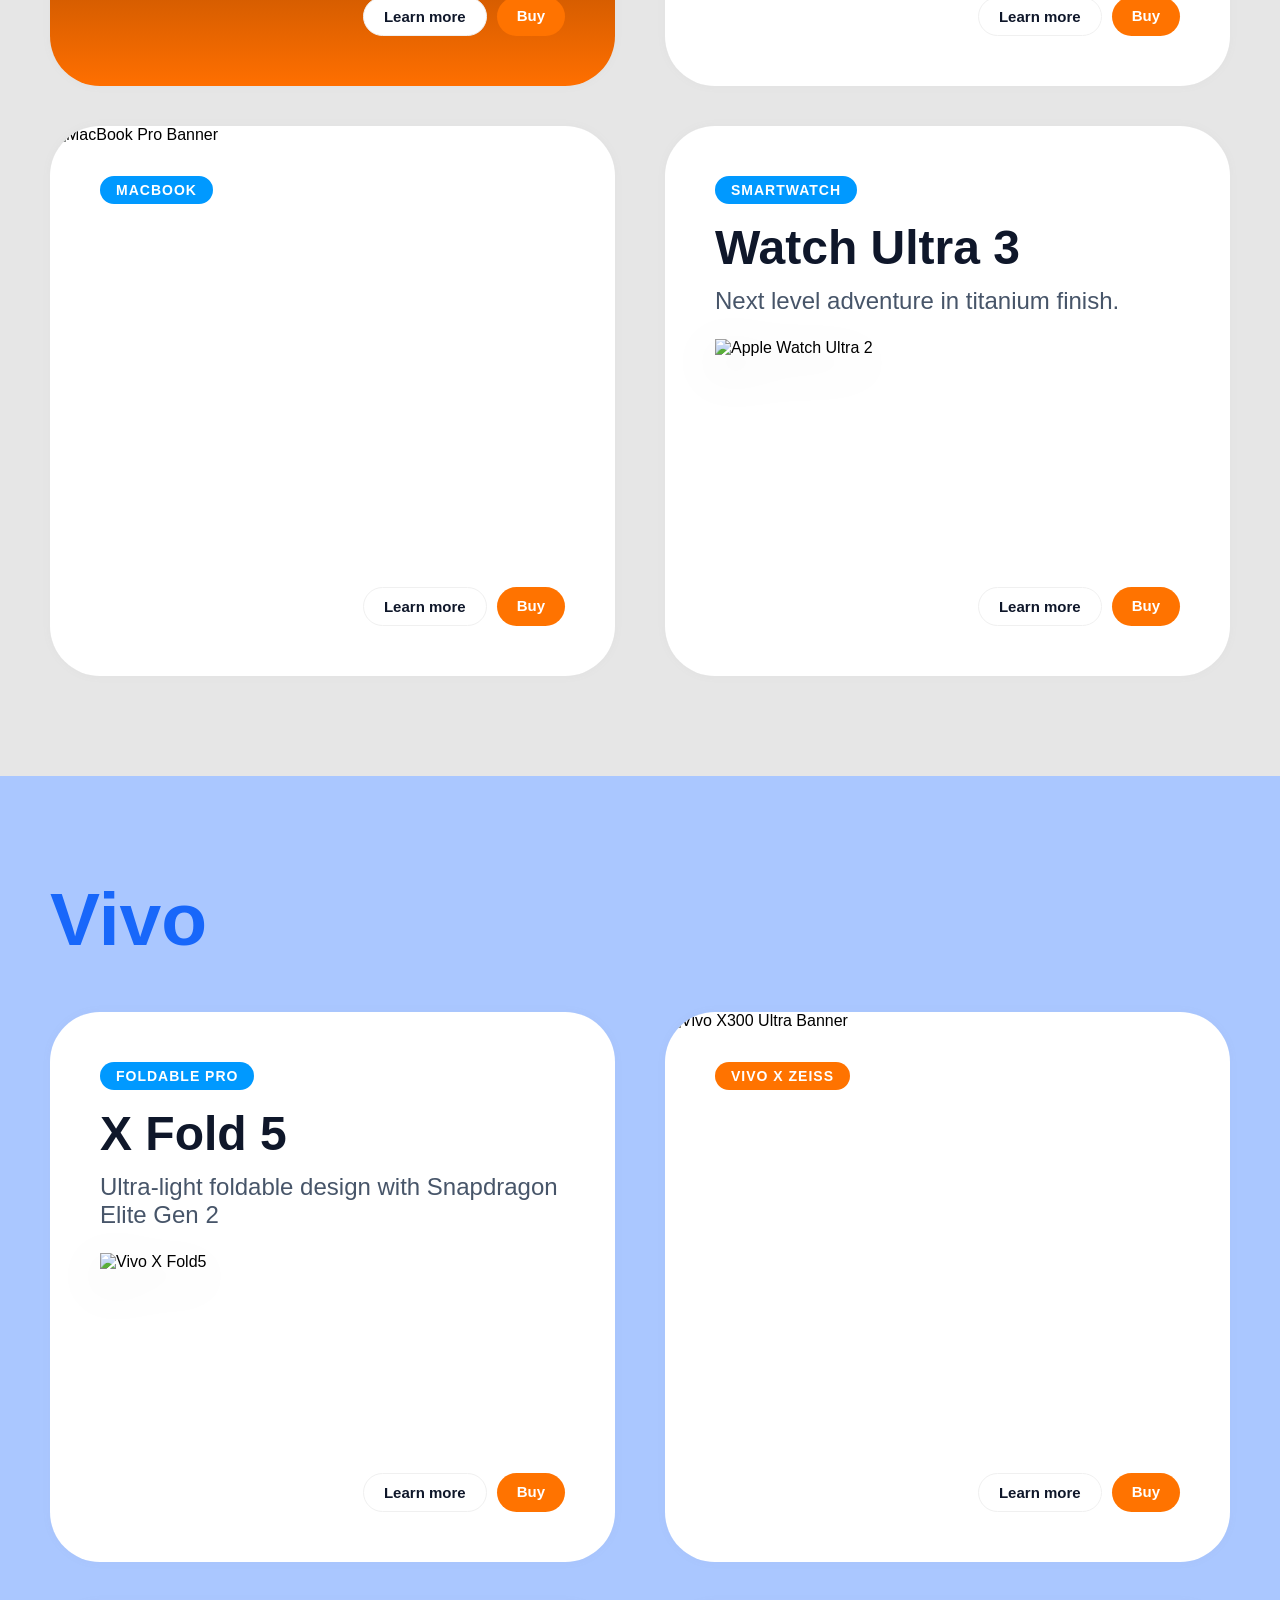
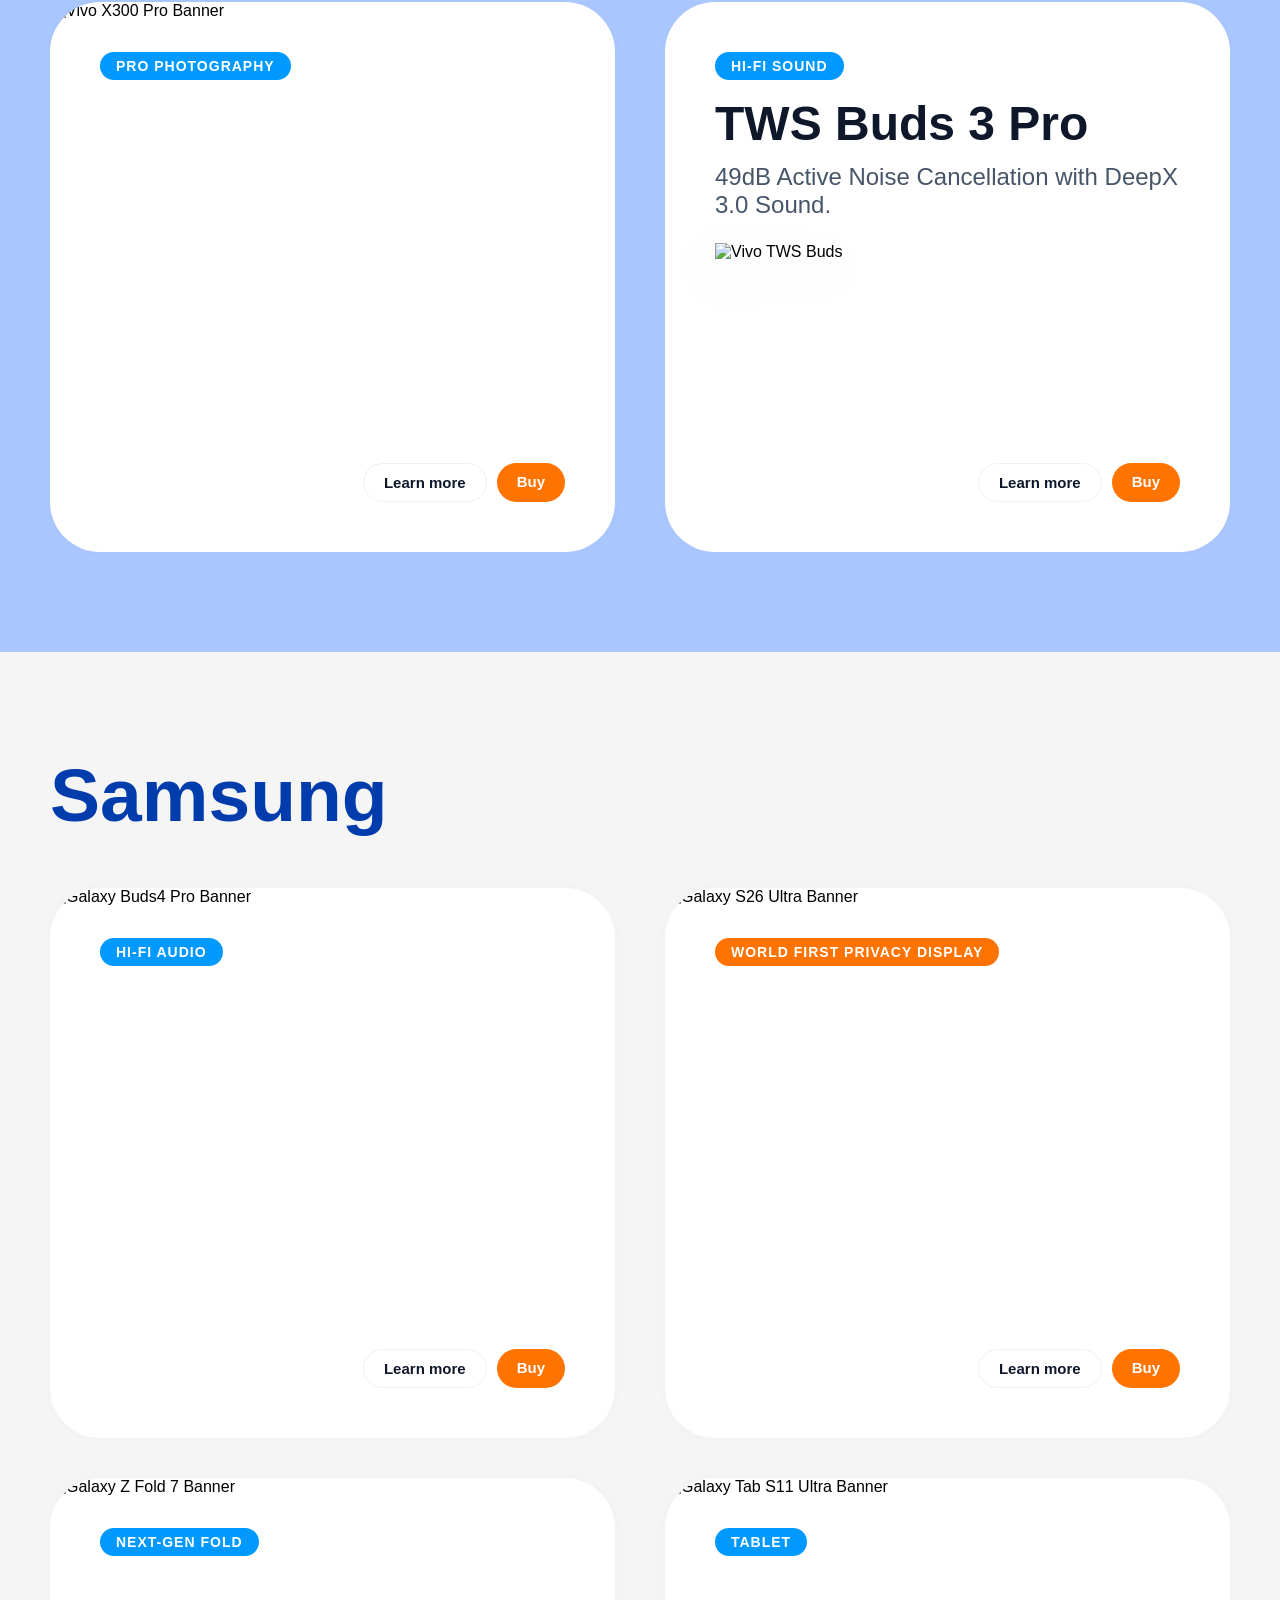
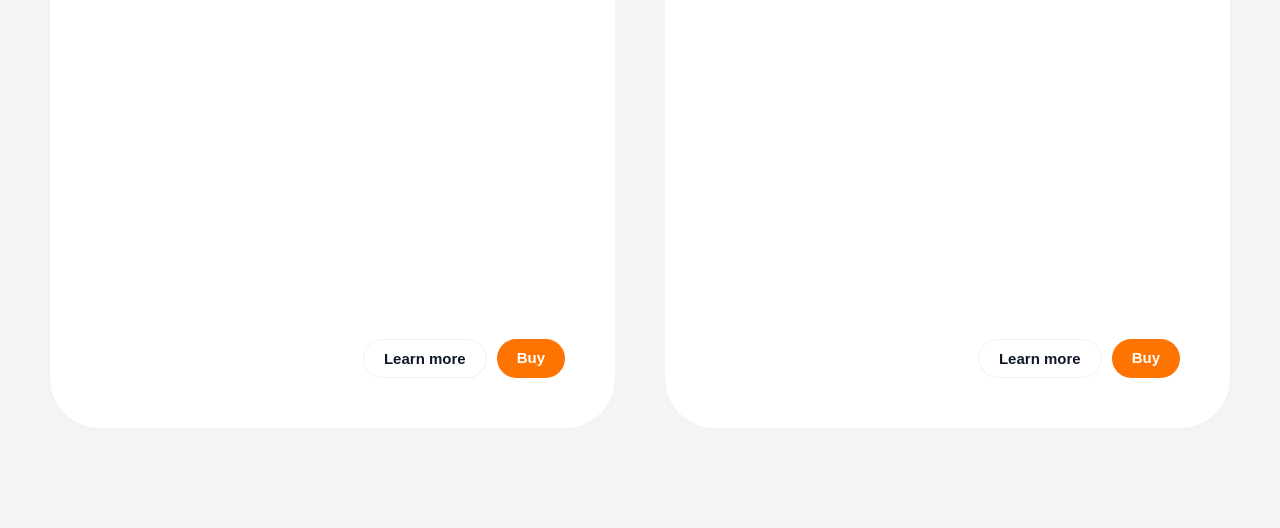
==== commit 59115d64: "Web Fix Bug" ====
--- a/css-build-day-shop/index.html
+++ b/css-build-day-shop/index.html
@@ -42,6 +42,7 @@
             <h2>Apple</h2>
         </div>
         <div class="content-row">
+            
             <div class="content-columns">
                 <div class="column" style="background: linear-gradient(to top, #ff6f00 0%,black);">
                     <div class="sub-header sub-header-light">FEATURED</div>
@@ -55,6 +56,7 @@
                         <a href="https://www.apple.com/th/shop/buy-iphone" target="_blank" class="btn-buy">Buy</a>
                     </div>
                 </div>
+
                 <div class="column column-bg-card">
                     <img src="https://thisisgamethailand.com/wp-content/uploads/2025/10/ai_Apple-iPad-Pro-lifestyle-251015.jpg"
                         class="bg-img" alt="iPad Pro Banner">
--- a/css-build-day-shop/styles.css
+++ b/css-build-day-shop/styles.css
@@ -27,10 +27,10 @@
     left: 50%;
     transform: translateX(-50%);
     border-radius: 50px;
-    border: 1px solid rgba(0, 0, 0, 0.05);
+    border: 1px solid rgba(128, 128, 128, 0.05);
     height: 60px;
     z-index: 1000;
-    backdrop-filter: blur(24px);
+    backdrop-filter: blur(22px);
     background-color: rgba(0, 0, 0, 0.105);
     box-shadow: 0 3px 40px rgba(116, 114, 114, 0.2);
 }
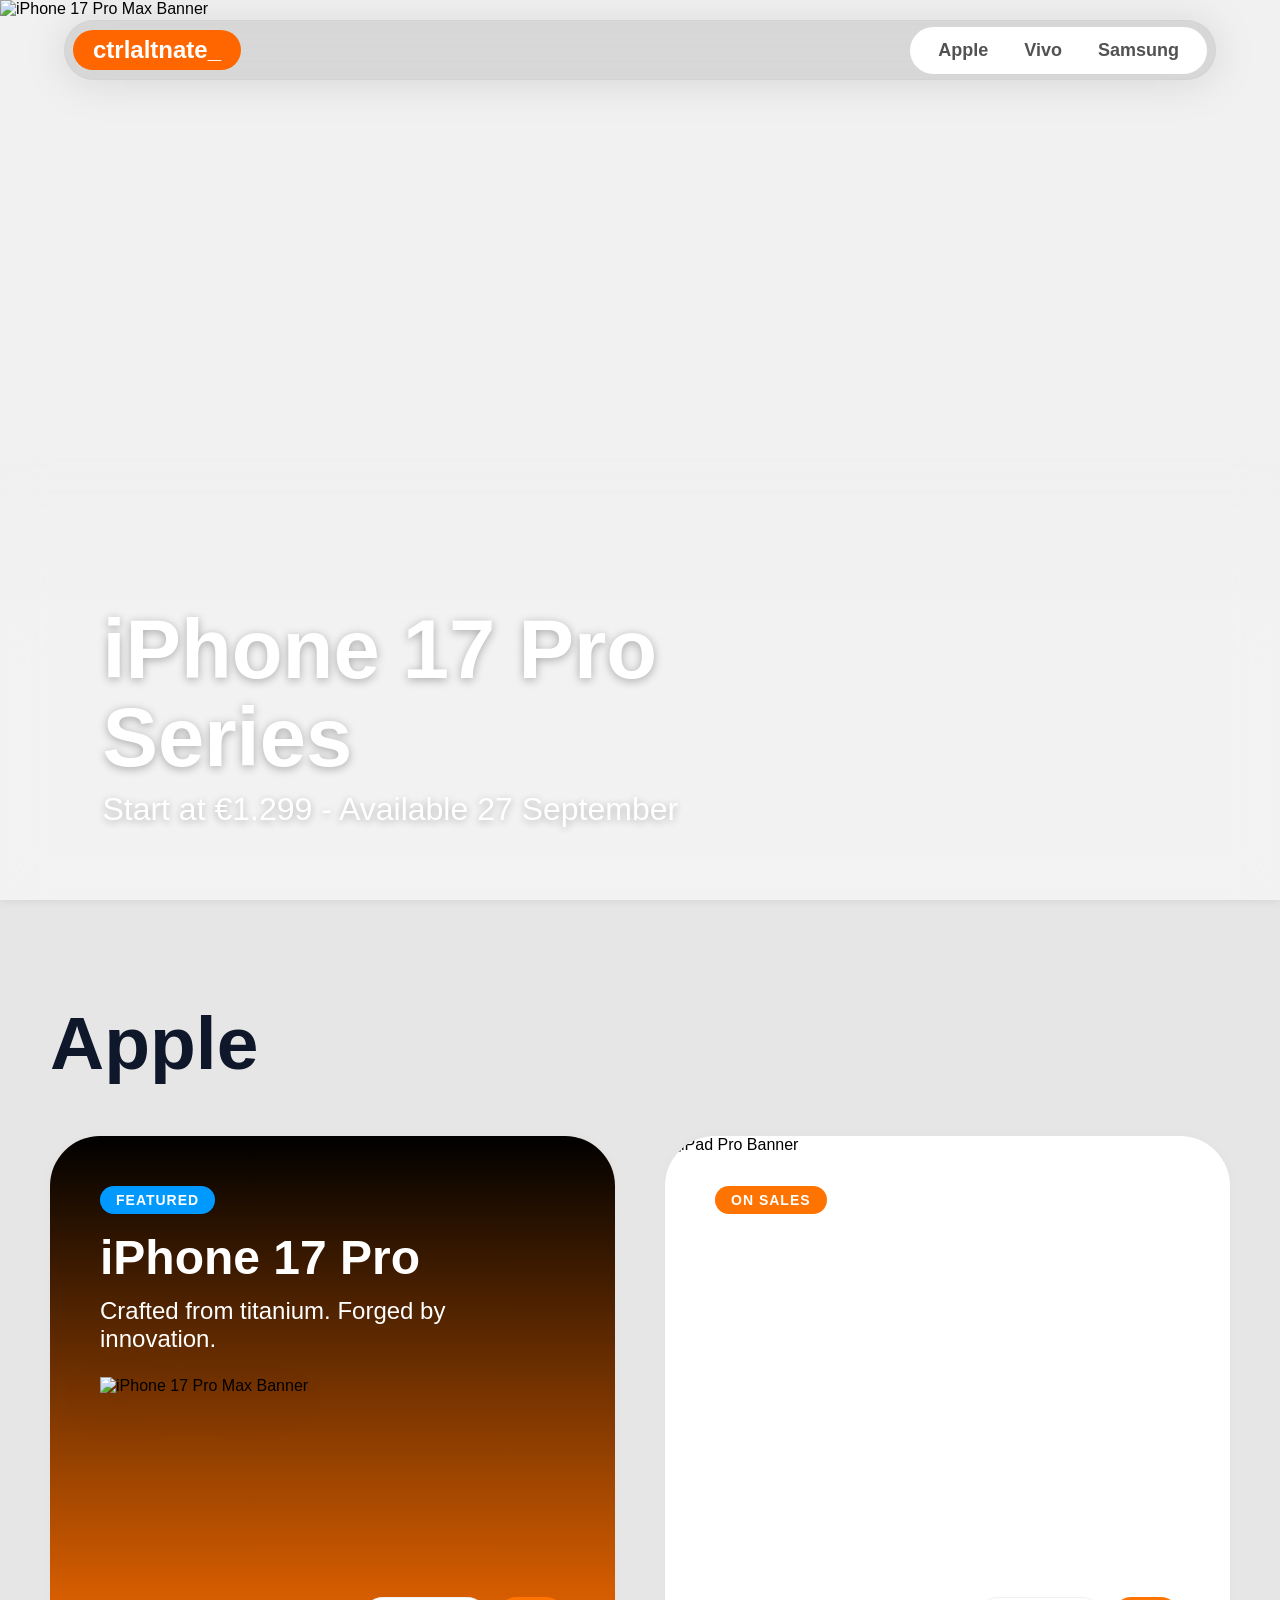
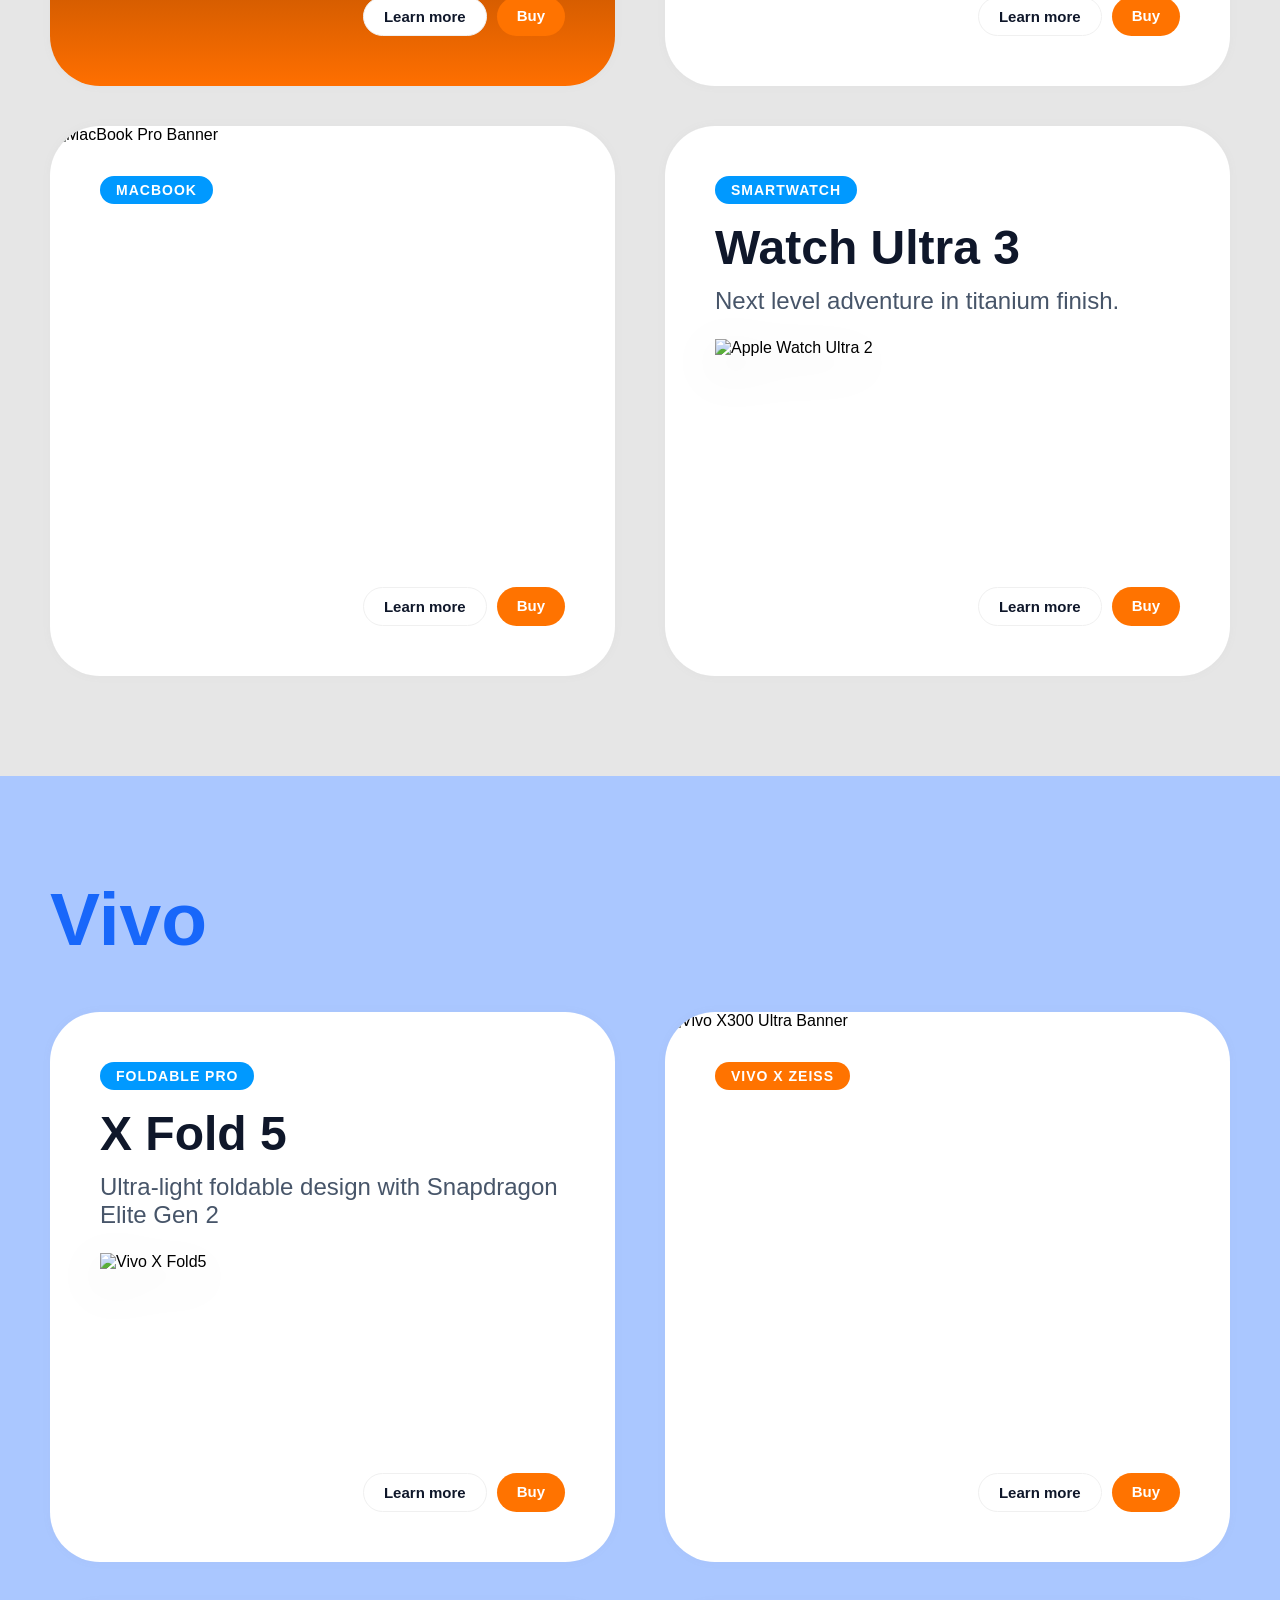
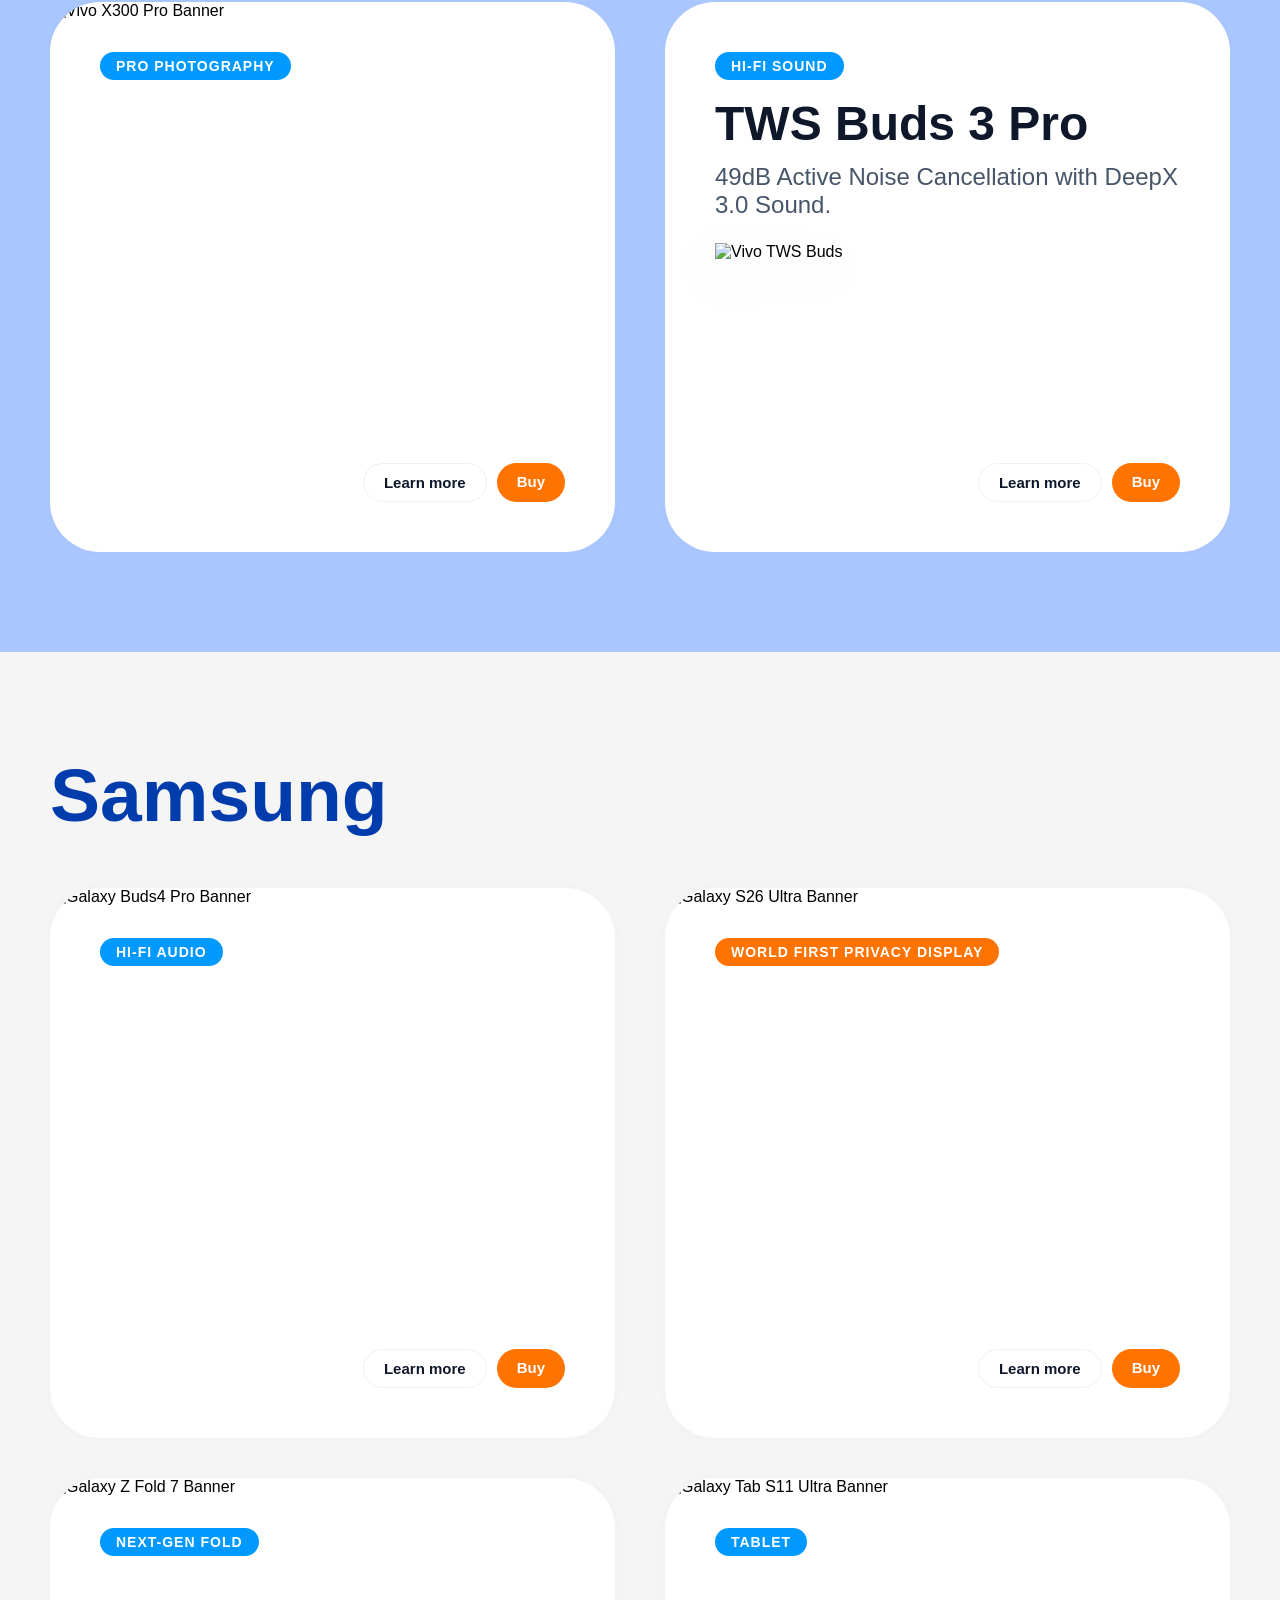
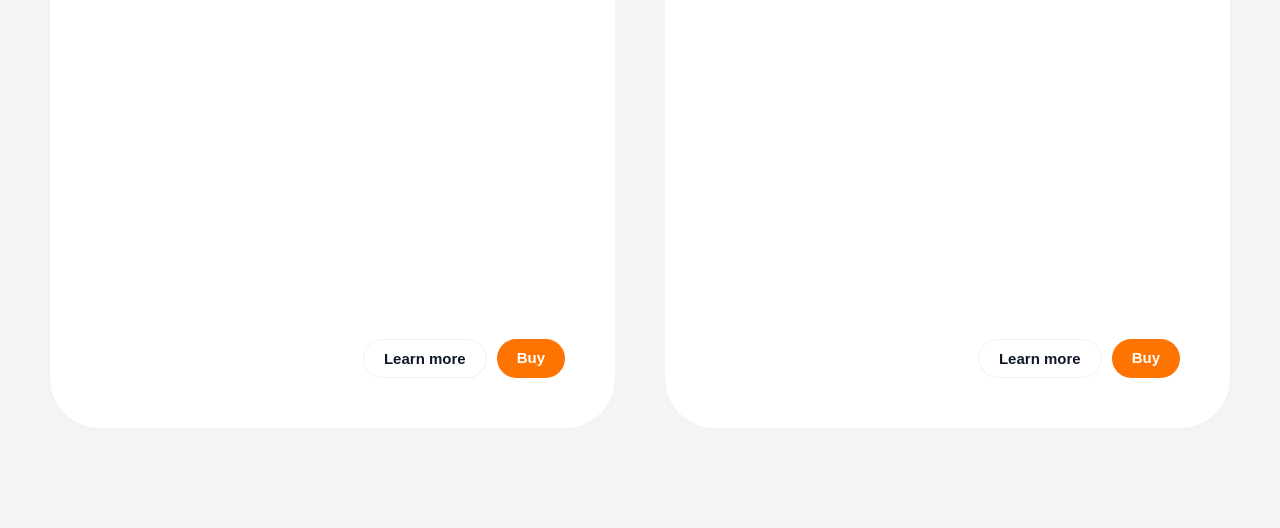
==== commit 93b939ba: "Web Fix Bug 2" ====
--- a/css-build-day-shop/index.html
+++ b/css-build-day-shop/index.html
@@ -42,7 +42,7 @@
             <h2>Apple</h2>
         </div>
         <div class="content-row">
-            
+
             <div class="content-columns">
                 <div class="column" style="background: linear-gradient(to top, #ff6f00 0%,black);">
                     <div class="sub-header sub-header-light">FEATURED</div>
@@ -63,7 +63,7 @@
                     <div class="card-content">
                         <div class="sub-header sub-header-critical">ON SALES</div>
                         <div class="header-title header-title-light">iPad Pro</div>
-                        <div class="header-text header-text-light">Thinpossible.</div>
+                        <div class="header-text header-text-light">Thinpossible, with Apple Intelligence </div>
                         <div class="btn-wrapper">
                             <a href="https://www.apple.com/th/ipad-pro/" target="_blank" class="btn-learn">Learn
                                 more</a>
@@ -81,7 +81,7 @@
                     <div class="card-content">
                         <div class="sub-header sub-header-light">MACBOOK</div>
                         <div class="header-title header-title-light">MacBook Pro</div>
-                        <div class="header-text header-text-light">Mind-blowing M3 Max power.</div>
+                        <div class="header-text header-text-light">Mind-blowing M5 Max power.</div>
                         <div class="btn-wrapper">
                             <a href="https://www.apple.com/th/macbook-pro/" target="_blank" class="btn-learn">Learn
                                 more</a>
--- a/css-build-day-shop/styles.css
+++ b/css-build-day-shop/styles.css
@@ -43,8 +43,8 @@
     align-items: center;
     justify-content: center;
     color: #ffffff;
-    background-color: rgb(0, 0, 0);
-    border: 2px solid rgba(83, 83, 83, 0.4);
+    background-color: rgb(255, 102, 0);
+    border: 0px solid rgba(83, 83, 83, 0.4);
     border-radius: 50px;
     padding: 10px 20px;
 }
